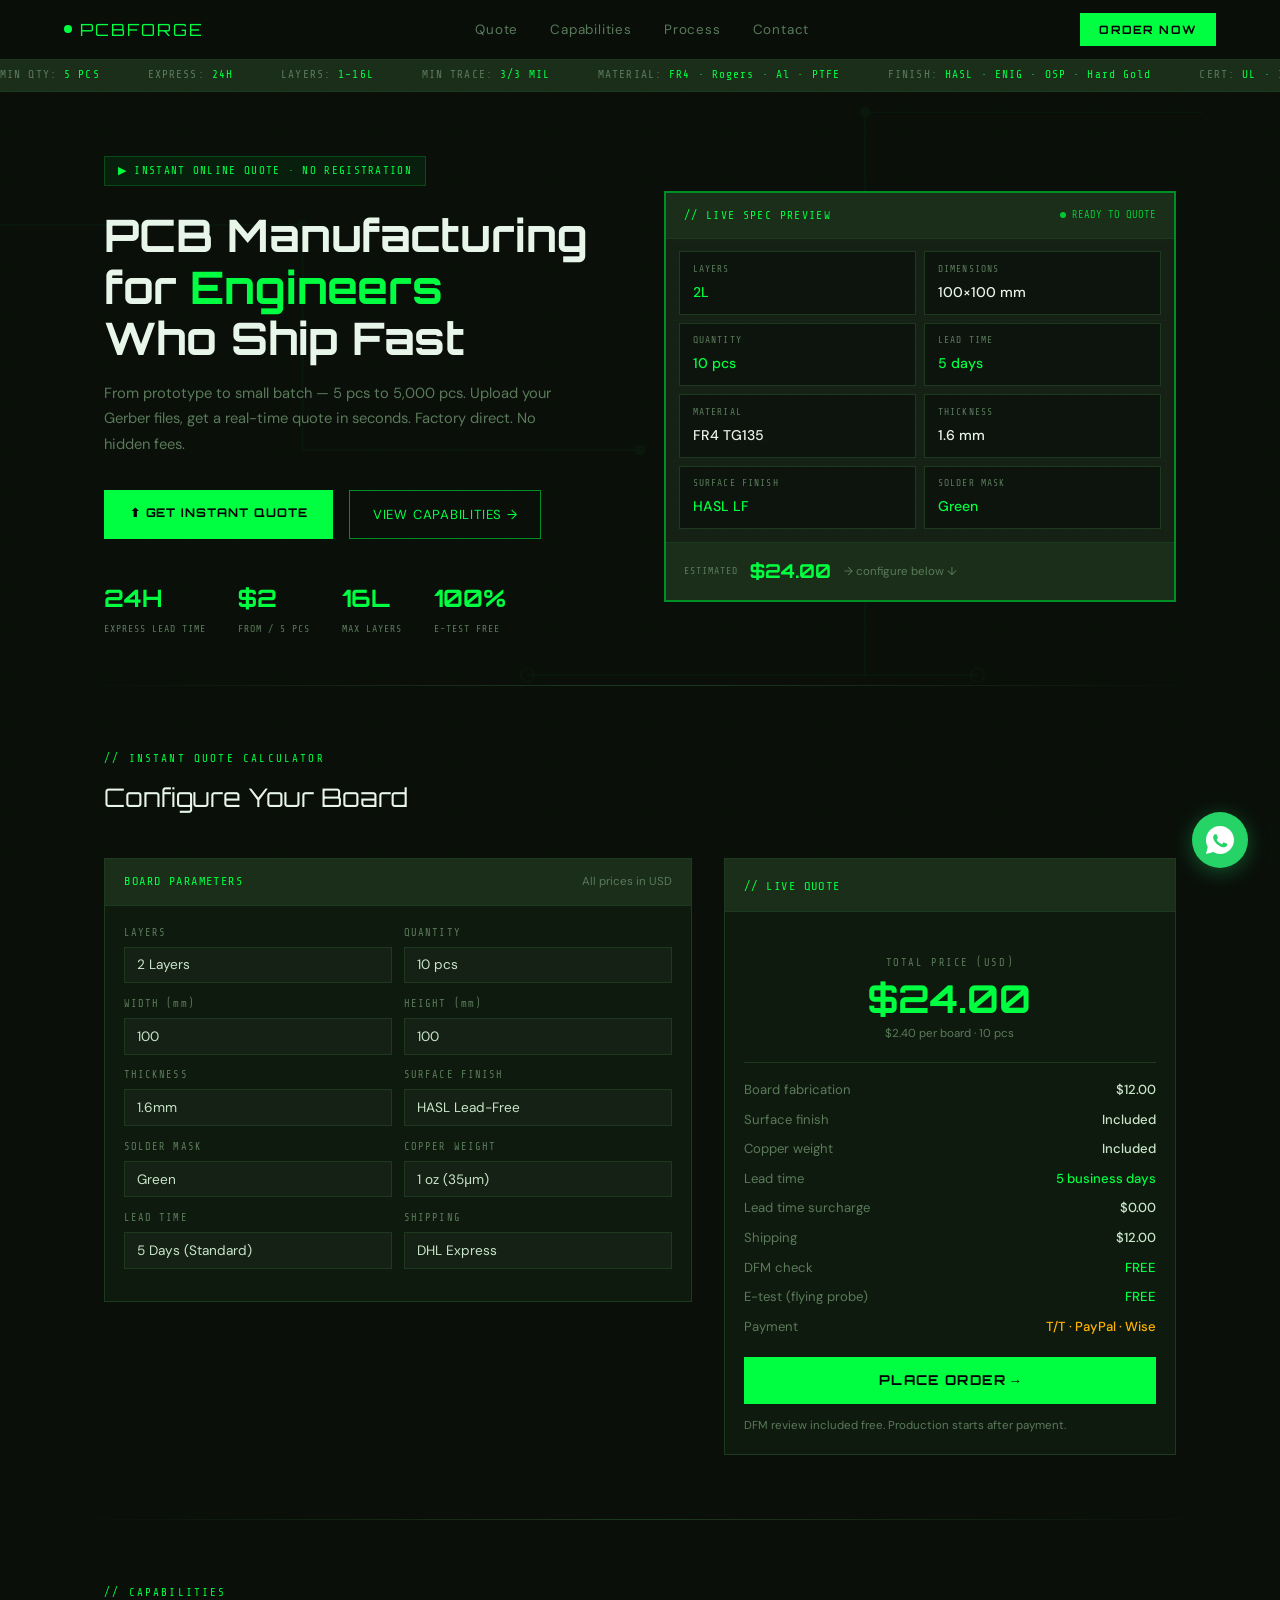
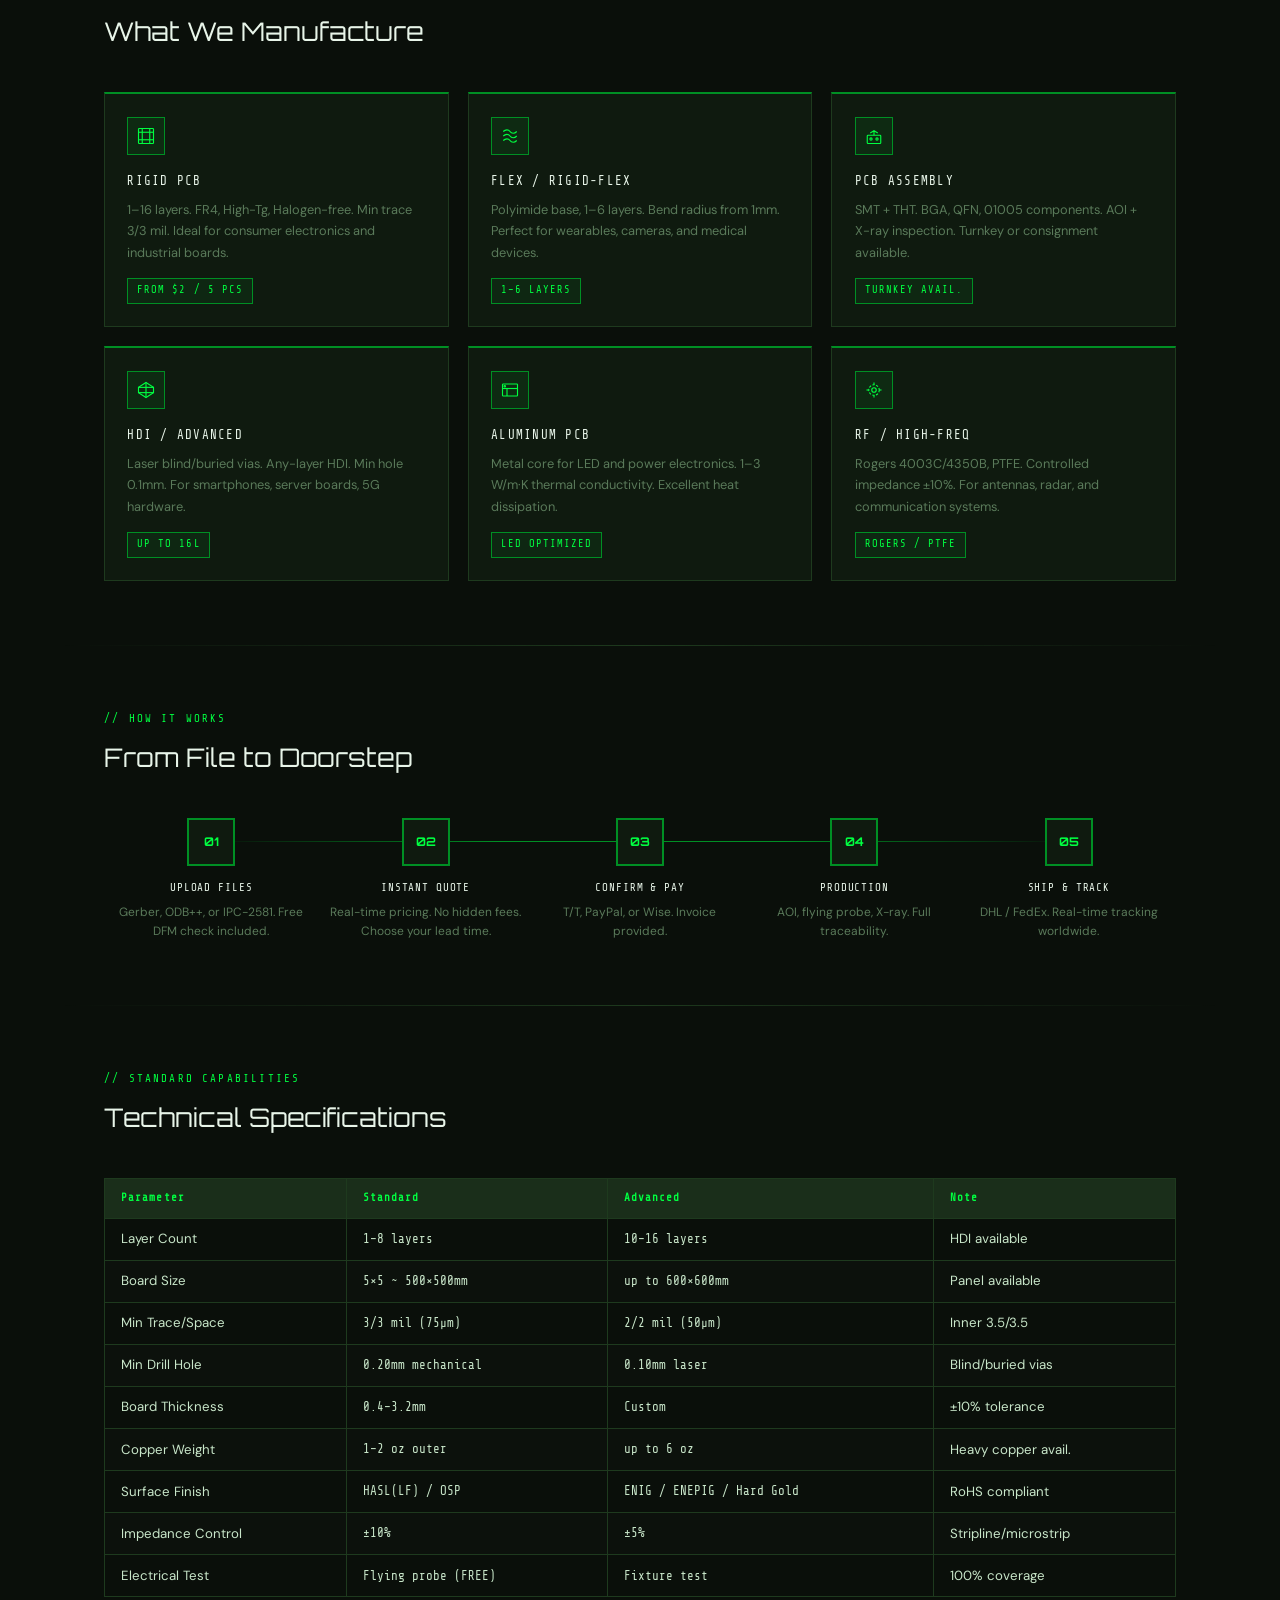
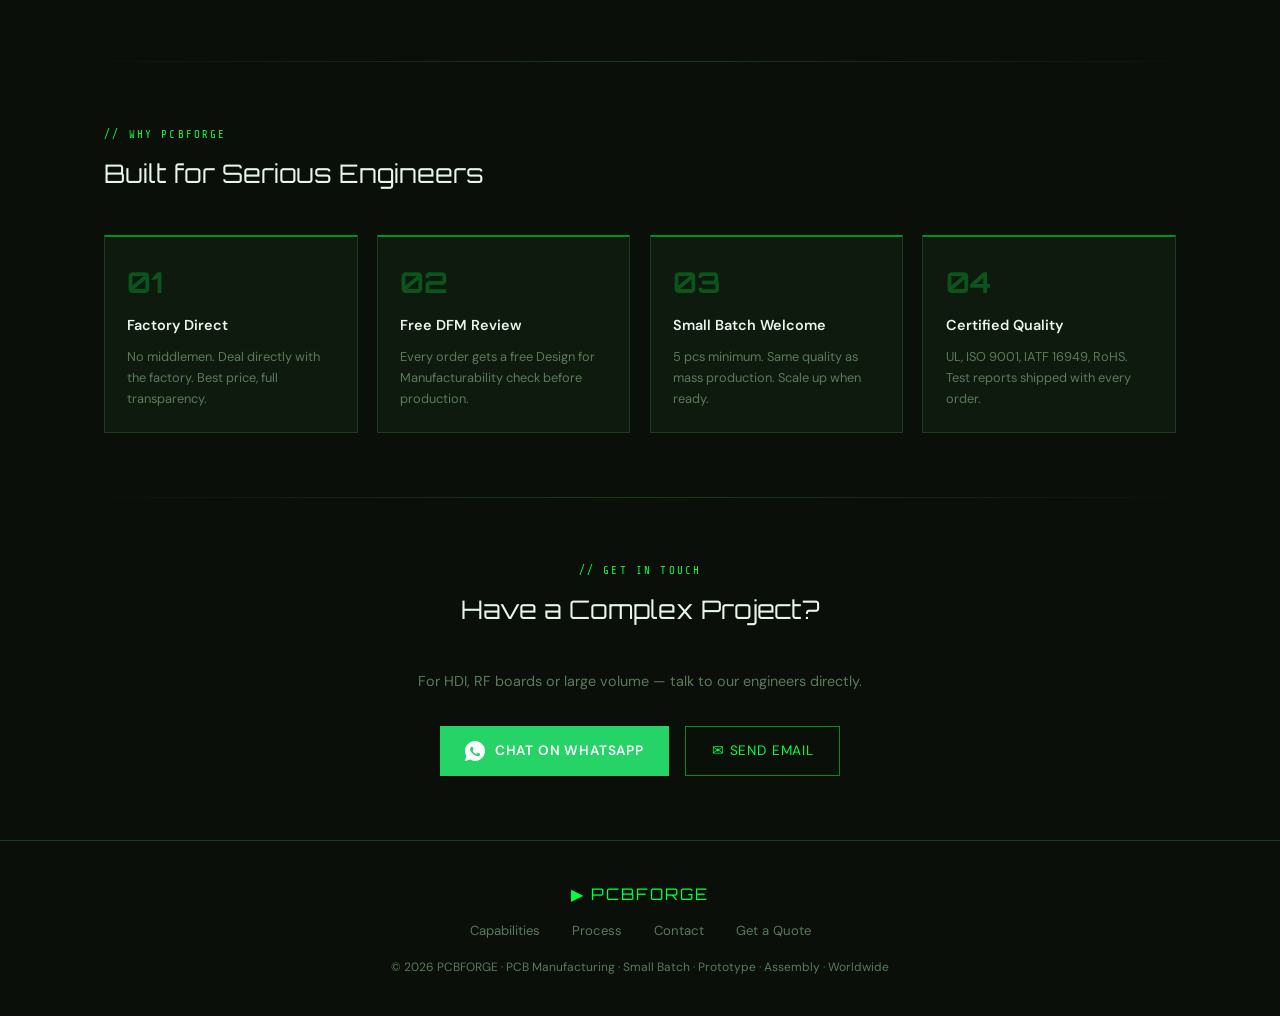
==== index.html @ 6cc01fc4 "feat: 添加根目录单文件 DEMO（GitHub Pages 可直接访问）" ====
<!DOCTYPE html>
<html lang="en">
<head>
<meta charset="UTF-8">
<meta name="viewport" content="width=device-width, initial-scale=1.0">
<title>PCBFORGE — PCB Manufacturing for Engineers Who Ship Fast</title>
<meta name="description" content="Professional PCB manufacturer. Small batch from 5 pcs. Instant online quote. Worldwide shipping.">
<link rel="preconnect" href="https://fonts.googleapis.com">
<link href="https://fonts.googleapis.com/css2?family=Orbitron:wght@500;700&family=Share+Tech+Mono&family=DM+Sans:wght@300;400;500;600&display=swap" rel="stylesheet">
<style>
:root{--bg:#0A0F0A;--bg2:#0F1A0F;--bg3:#162116;--dim:#1A2E1A;--border:#1E3A1E;--green:#00FF41;--green2:#00C832;--green3:#008F24;--text:#C8E6C9;--muted:#5A7A5A;--white:#E8F5E9;--amber:#FFB300;--wa:#25D366;--max:1200px}
*{box-sizing:border-box;margin:0;padding:0}
html{scroll-behavior:smooth}
body{font-family:'DM Sans',sans-serif;background:var(--bg);color:var(--text);line-height:1.65;overflow-x:hidden}
a{color:inherit;text-decoration:none}
/* CIRCUIT BG */
.cbg{position:fixed;inset:0;z-index:0;pointer-events:none;opacity:.04}
.cbg svg{width:100%;height:100%}
/* NAV */
nav{position:sticky;top:0;z-index:100;display:flex;justify-content:space-between;align-items:center;padding:0 5%;height:60px;background:rgba(10,15,10,.96);border-bottom:1px solid var(--border);backdrop-filter:blur(10px)}
.nav-logo{font-family:'Orbitron',monospace;font-size:1.05rem;color:var(--green);letter-spacing:.12em;display:flex;align-items:center;gap:8px}
.ldot{width:8px;height:8px;background:var(--green);border-radius:50%;animation:pulse 2s infinite}
@keyframes pulse{0%,100%{opacity:1;box-shadow:0 0 0 0 rgba(0,255,65,.4)}50%{opacity:.7;box-shadow:0 0 0 6px rgba(0,255,65,0)}}
.nav-links{list-style:none;display:flex;gap:2rem}
.nav-links a{font-size:.84rem;letter-spacing:.06em;color:var(--muted);transition:color .2s}
.nav-links a:hover{color:var(--green)}
.nav-cta{background:var(--green);color:#000;font-family:'Orbitron',monospace;font-size:.72rem;font-weight:700;letter-spacing:.1em;padding:.45rem 1.2rem;transition:opacity .2s}
.nav-cta:hover{opacity:.85}
/* TICKER */
.ticker{position:relative;z-index:1;background:var(--dim);border-bottom:1px solid var(--border);padding:.4rem 0;overflow:hidden}
.ticker-inner{display:flex;gap:3rem;white-space:nowrap;animation:tick 30s linear infinite}
.ti{font-family:'Share Tech Mono',monospace;font-size:.7rem;color:var(--muted);letter-spacing:.1em;flex-shrink:0}
.ti em{color:var(--green);font-style:normal}
@keyframes tick{from{transform:translateX(0)}to{transform:translateX(-50%)}}
/* HERO */
.hero{position:relative;z-index:1;display:grid;grid-template-columns:1fr 1fr;gap:3rem;align-items:center;max-width:var(--max);margin:0 auto;padding:4rem 5% 3rem}
.hero-badge{display:inline-flex;align-items:center;background:rgba(0,255,65,.07);border:1px solid rgba(0,255,65,.2);color:var(--green);font-family:'Share Tech Mono',monospace;font-size:.68rem;letter-spacing:.12em;padding:.3rem .8rem;margin-bottom:1.5rem}
.hero h1{font-family:'Orbitron',monospace;font-size:clamp(1.8rem,3.5vw,2.8rem);font-weight:700;line-height:1.15;color:var(--white);margin-bottom:1rem}
.acc{color:var(--green)}
.hero-sub{color:var(--muted);font-size:.92rem;line-height:1.75;margin-bottom:2rem;max-width:460px}
.hbtns{display:flex;gap:1rem;flex-wrap:wrap}
.bp{display:inline-block;background:var(--green);color:#000;font-family:'Orbitron',monospace;font-size:.75rem;font-weight:700;letter-spacing:.08em;padding:.8rem 1.6rem;transition:background .2s}
.bp:hover{background:var(--green2)}
.bg{display:inline-block;background:transparent;color:var(--green);font-size:.82rem;letter-spacing:.06em;padding:.8rem 1.4rem;border:1px solid var(--green3);transition:all .2s}
.bg:hover{background:rgba(0,255,65,.07)}
.hstats{display:flex;gap:2rem;margin-top:2.5rem;flex-wrap:wrap}
.snum{font-family:'Orbitron',monospace;font-size:1.5rem;color:var(--green);font-weight:700}
.slbl{font-family:'Share Tech Mono',monospace;font-size:.62rem;color:var(--muted);letter-spacing:.1em;margin-top:2px}
/* SPEC CARD */
.scard{background:var(--bg3);border:2px solid var(--green3);position:relative;overflow:hidden}
.scard::before{content:'';position:absolute;inset:0;background:repeating-linear-gradient(0deg,transparent,transparent 19px,rgba(0,255,65,.025) 20px),repeating-linear-gradient(90deg,transparent,transparent 19px,rgba(0,255,65,.025) 20px);pointer-events:none}
.sch{display:flex;justify-content:space-between;align-items:center;padding:.8rem 1.1rem;background:var(--dim);border-bottom:1px solid var(--border);position:relative;z-index:1}
.sct{font-family:'Share Tech Mono',monospace;font-size:.72rem;color:var(--green);letter-spacing:.12em}
.scs{display:flex;align-items:center;gap:6px;font-family:'Share Tech Mono',monospace;font-size:.65rem;color:var(--green2)}
.bdot{width:6px;height:6px;background:var(--green2);border-radius:50%;animation:pulse 1.5s infinite}
.sgrid{display:grid;grid-template-columns:1fr 1fr;gap:.5rem;position:relative;z-index:1;padding:.8rem}
.si{background:rgba(0,0,0,.4);border:1px solid var(--border);padding:.6rem .8rem}
.sl{font-family:'Share Tech Mono',monospace;font-size:.6rem;color:var(--muted);letter-spacing:.12em;margin-bottom:.2rem}
.sv{font-size:.88rem;color:var(--white);font-weight:500}
.sv.g{color:var(--green)}
.spp{display:flex;align-items:center;gap:.8rem;padding:.8rem 1.1rem;background:var(--dim);border-top:1px solid var(--border);position:relative;z-index:1}
.sppl{font-family:'Share Tech Mono',monospace;font-size:.62rem;color:var(--muted);letter-spacing:.1em}
.sppv{font-family:'Orbitron',monospace;font-size:1.2rem;color:var(--green);font-weight:700}
.sppe{font-size:.72rem;color:var(--muted)}
/* SECTION */
.sec{position:relative;z-index:1;max-width:var(--max);margin:0 auto;padding:4rem 5%}
.slabel{font-family:'Share Tech Mono',monospace;font-size:.68rem;color:var(--green);letter-spacing:.2em;margin-bottom:.5rem}
.stitle{font-family:'Orbitron',monospace;font-size:clamp(1.2rem,2.5vw,1.6rem);color:var(--white);margin-bottom:2.5rem}
.div{position:relative;z-index:1;height:1px;background:linear-gradient(90deg,transparent,var(--border),transparent);margin:0 5%}
/* QUOTE */
.qwrap{display:grid;grid-template-columns:1.3fr 1fr;gap:2rem;align-items:start}
.qform,.qres{background:var(--bg2);border:1px solid var(--border)}
.fhdr{background:var(--dim);padding:.8rem 1.2rem;border-bottom:1px solid var(--border);display:flex;justify-content:space-between;align-items:center}
.fht{font-family:'Share Tech Mono',monospace;font-size:.75rem;color:var(--green);letter-spacing:.12em}
.fhs{font-size:.72rem;color:var(--muted)}
.fbody{padding:1.2rem}
.frow{display:grid;grid-template-columns:1fr 1fr;gap:.8rem;margin-bottom:.8rem}
.fg{display:flex;flex-direction:column;gap:.3rem}
.fg label{font-family:'Share Tech Mono',monospace;font-size:.65rem;color:var(--muted);letter-spacing:.1em}
.fg select,.fg input{background:var(--bg3);border:1px solid var(--border);color:var(--text);padding:.55rem .75rem;font-size:.85rem;font-family:'DM Sans',sans-serif;outline:none;transition:border-color .2s;-webkit-appearance:none}
.fg select:focus,.fg input:focus{border-color:var(--green3)}
.fg select option{background:var(--bg)}
.rhdr{background:var(--dim);padding:.8rem 1.2rem;border-bottom:1px solid var(--border)}
.rht{font-family:'Share Tech Mono',monospace;font-size:.75rem;color:var(--green);letter-spacing:.12em}
.rbody{padding:1.2rem}
.pdis{text-align:center;padding:1.5rem 0 1.2rem;border-bottom:1px solid var(--border);margin-bottom:1rem}
.plbl{font-family:'Share Tech Mono',monospace;font-size:.65rem;color:var(--muted);letter-spacing:.15em;margin-bottom:.4rem}
.pbig{font-family:'Orbitron',monospace;font-size:2.4rem;font-weight:700;color:var(--green);line-height:1}
.pper{font-size:.72rem;color:var(--muted);margin-top:.4rem}
.rrows{display:flex;flex-direction:column;gap:.5rem;margin-bottom:1.2rem}
.rrow{display:flex;justify-content:space-between;font-size:.82rem}
.rl{color:var(--muted)}
.rv{color:var(--text);font-weight:500}
.rv.g{color:var(--green)}
.rv.a{color:var(--amber)}
.obtn{width:100%;background:var(--green);color:#000;font-family:'Orbitron',monospace;font-size:.85rem;font-weight:700;letter-spacing:.1em;padding:.9rem;border:none;cursor:pointer;transition:opacity .2s;margin-bottom:.8rem}
.obtn:hover{opacity:.85}
.rnote{font-size:.72rem;color:var(--muted);line-height:1.6}
/* SERVICES */
.sgrd{display:grid;grid-template-columns:repeat(3,1fr);gap:1.2rem}
.sc{background:var(--bg2);border:1px solid var(--border);border-top:2px solid var(--green3);padding:1.4rem;transition:border-color .2s,transform .2s}
.sc:hover{border-color:var(--green);transform:translateY(-3px)}
.sico{width:38px;height:38px;background:rgba(0,255,65,.07);border:1px solid var(--green3);display:flex;align-items:center;justify-content:center;margin-bottom:1rem}
.sico svg{width:18px;height:18px;stroke:var(--green);fill:none;stroke-width:1.5}
.sn{font-family:'Share Tech Mono',monospace;font-size:.78rem;color:var(--white);letter-spacing:.1em;margin-bottom:.5rem}
.sd{font-size:.8rem;color:var(--muted);line-height:1.65;margin-bottom:.8rem}
.stag{display:inline-block;background:rgba(0,255,65,.06);border:1px solid var(--green3);color:var(--green);font-family:'Share Tech Mono',monospace;font-size:.65rem;letter-spacing:.1em;padding:.2rem .55rem}
/* PROCESS */
.psteps{display:grid;grid-template-columns:repeat(5,1fr);position:relative}
.psteps::before{content:'';position:absolute;top:23px;left:10%;right:10%;height:1px;background:linear-gradient(90deg,transparent,var(--green3),var(--green3),transparent)}
.ps{text-align:center;padding:0 .5rem;position:relative;z-index:1}
.pn{width:48px;height:48px;background:var(--bg2);border:2px solid var(--green3);display:flex;align-items:center;justify-content:center;margin:0 auto .8rem;font-family:'Orbitron',monospace;font-size:.75rem;color:var(--green);font-weight:700;transition:all .2s}
.ps:hover .pn{background:var(--green);color:#000;border-color:var(--green)}
.pnm{font-family:'Share Tech Mono',monospace;font-size:.68rem;color:var(--white);letter-spacing:.08em;margin-bottom:.4rem}
.pd{font-size:.75rem;color:var(--muted);line-height:1.55}
/* SPEC TABLE */
.twrap{overflow-x:auto}
.sptbl{width:100%;border-collapse:collapse;font-size:.83rem;white-space:nowrap}
.sptbl th{background:var(--dim);padding:.65rem 1rem;text-align:left;font-family:'Share Tech Mono',monospace;font-size:.68rem;color:var(--green);letter-spacing:.1em;border:1px solid var(--border)}
.sptbl td{padding:.6rem 1rem;border:1px solid var(--border);color:var(--text)}
.sptbl tr:nth-child(even) td{background:rgba(255,255,255,.012)}
.sptbl tr:hover td{background:rgba(0,255,65,.025)}
.tdg{color:var(--green);font-family:'Share Tech Mono',monospace;font-size:.78rem}
/* WHY */
.wgrd{display:grid;grid-template-columns:repeat(4,1fr);gap:1.2rem}
.wc{background:var(--bg2);border:1px solid var(--border);border-top:2px solid var(--green3);padding:1.4rem}
.wn{font-family:'Orbitron',monospace;font-size:1.8rem;color:var(--green);opacity:.25;font-weight:700;margin-bottom:.5rem}
.wt{font-size:.9rem;color:var(--white);font-weight:600;margin-bottom:.5rem}
.wd{font-size:.8rem;color:var(--muted);line-height:1.65}
/* CTA */
.cta{text-align:center}
.ctasub{color:var(--muted);font-size:.9rem;margin-bottom:2rem}
.ctabtns{display:flex;justify-content:center;gap:1rem;flex-wrap:wrap}
.bwa{display:inline-flex;align-items:center;gap:.6rem;background:var(--wa);color:#fff;font-weight:600;font-size:.85rem;letter-spacing:.06em;padding:.8rem 1.6rem;transition:opacity .2s}
.bwa:hover{opacity:.88}
.bem{display:inline-block;border:1px solid var(--green3);color:var(--green);font-size:.85rem;letter-spacing:.06em;padding:.8rem 1.6rem;transition:all .2s}
.bem:hover{background:rgba(0,255,65,.07)}
/* FOOTER */
footer{position:relative;z-index:1;border-top:1px solid var(--border);padding:2.5rem 5%}
.fi{max-width:var(--max);margin:0 auto;text-align:center}
.flogo{font-family:'Orbitron',monospace;font-size:1rem;color:var(--green);letter-spacing:.12em;margin-bottom:.8rem}
.flinks{display:flex;justify-content:center;gap:2rem;margin-bottom:1rem;flex-wrap:wrap}
.flinks a{font-size:.82rem;color:var(--muted);transition:color .2s}
.flinks a:hover{color:var(--green)}
.fcopy{font-size:.75rem;color:var(--muted)}
/* WA FLOAT */
.waf{position:fixed;bottom:2rem;right:2rem;width:56px;height:56px;background:var(--wa);border-radius:50%;display:flex;align-items:center;justify-content:center;box-shadow:0 4px 20px rgba(37,211,102,.35);z-index:999;transition:transform .2s}
.waf:hover{transform:scale(1.1)}
/* RESPONSIVE */
@media(max-width:1024px){.hero{grid-template-columns:1fr}.hero-right{display:none}.qwrap{grid-template-columns:1fr}.sgrd{grid-template-columns:repeat(2,1fr)}.wgrd{grid-template-columns:repeat(2,1fr)}.psteps{grid-template-columns:repeat(3,1fr);row-gap:2rem}.psteps::before{display:none}}
@media(max-width:768px){.nav-links{display:none}.hero h1{font-size:1.8rem}.sgrd{grid-template-columns:1fr}.wgrd{grid-template-columns:1fr}.psteps{grid-template-columns:1fr}.frow{grid-template-columns:1fr}}
</style>
</head>
<body>

<div class="cbg" aria-hidden="true">
<svg viewBox="0 0 1200 800" preserveAspectRatio="xMidYMid slice" xmlns="http://www.w3.org/2000/svg">
  <defs><pattern id="g" width="40" height="40" patternUnits="userSpaceOnUse"><path d="M40 0L0 0 0 40" fill="none" stroke="#00FF41" stroke-width=".5"/></pattern></defs>
  <rect width="1200" height="800" fill="url(#g)"/>
  <g stroke="#00FF41" stroke-width="1.5" fill="none">
    <line x1="0" y1="200" x2="300" y2="200"/><circle cx="300" cy="200" r="4" fill="#00FF41"/>
    <line x1="300" y1="200" x2="300" y2="400"/><line x1="300" y1="400" x2="600" y2="400"/>
    <circle cx="600" cy="400" r="4" fill="#00FF41"/>
    <line x1="800" y1="100" x2="1100" y2="100"/><circle cx="800" cy="100" r="4" fill="#00FF41"/>
    <line x1="800" y1="100" x2="800" y2="600"/>
    <line x1="500" y1="600" x2="900" y2="600"/>
    <circle cx="500" cy="600" r="6"/><circle cx="900" cy="600" r="6"/>
  </g>
</svg>
</div>

<nav>
  <a href="#" class="nav-logo"><span class="ldot"></span>PCBFORGE</a>
  <ul class="nav-links">
    <li><a href="#quote">Quote</a></li>
    <li><a href="#capabilities">Capabilities</a></li>
    <li><a href="#process">Process</a></li>
    <li><a href="#contact">Contact</a></li>
  </ul>
  <a href="#quote" class="nav-cta">ORDER NOW</a>
</nav>

<div class="ticker">
  <div class="ticker-inner">
    <span class="ti">MIN QTY: <em>5 PCS</em></span>
    <span class="ti">EXPRESS: <em>24H</em></span>
    <span class="ti">LAYERS: <em>1–16L</em></span>
    <span class="ti">MIN TRACE: <em>3/3 MIL</em></span>
    <span class="ti">MATERIAL: <em>FR4 · Rogers · Al · PTFE</em></span>
    <span class="ti">FINISH: <em>HASL · ENIG · OSP · Hard Gold</em></span>
    <span class="ti">CERT: <em>UL · ISO9001 · RoHS</em></span>
    <span class="ti">SHIP: <em>DHL · FedEx · Worldwide</em></span>
    <span class="ti">MIN QTY: <em>5 PCS</em></span>
    <span class="ti">EXPRESS: <em>24H</em></span>
    <span class="ti">LAYERS: <em>1–16L</em></span>
    <span class="ti">MIN TRACE: <em>3/3 MIL</em></span>
    <span class="ti">MATERIAL: <em>FR4 · Rogers · Al · PTFE</em></span>
    <span class="ti">FINISH: <em>HASL · ENIG · OSP · Hard Gold</em></span>
    <span class="ti">CERT: <em>UL · ISO9001 · RoHS</em></span>
    <span class="ti">SHIP: <em>DHL · FedEx · Worldwide</em></span>
  </div>
</div>

<section class="hero">
  <div class="hero-left">
    <div class="hero-badge">▶ INSTANT ONLINE QUOTE · NO REGISTRATION</div>
    <h1>PCB Manufacturing<br>for <span class="acc">Engineers</span><br>Who Ship Fast</h1>
    <p class="hero-sub">From prototype to small batch — 5 pcs to 5,000 pcs. Upload your Gerber files, get a real-time quote in seconds. Factory direct. No hidden fees.</p>
    <div class="hbtns">
      <a href="#quote" class="bp">⬆ GET INSTANT QUOTE</a>
      <a href="#capabilities" class="bg">VIEW CAPABILITIES →</a>
    </div>
    <div class="hstats">
      <div><div class="snum">24H</div><div class="slbl">EXPRESS LEAD TIME</div></div>
      <div><div class="snum">$2</div><div class="slbl">FROM / 5 PCS</div></div>
      <div><div class="snum">16L</div><div class="slbl">MAX LAYERS</div></div>
      <div><div class="snum">100%</div><div class="slbl">E-TEST FREE</div></div>
    </div>
  </div>
  <div class="hero-right">
    <div class="scard">
      <div class="sch">
        <span class="sct">// LIVE SPEC PREVIEW</span>
        <span class="scs"><span class="bdot"></span>READY TO QUOTE</span>
      </div>
      <div class="sgrid">
        <div class="si"><div class="sl">LAYERS</div><div class="sv g">2L</div></div>
        <div class="si"><div class="sl">DIMENSIONS</div><div class="sv">100×100 mm</div></div>
        <div class="si"><div class="sl">QUANTITY</div><div class="sv g">10 pcs</div></div>
        <div class="si"><div class="sl">LEAD TIME</div><div class="sv g">5 days</div></div>
        <div class="si"><div class="sl">MATERIAL</div><div class="sv">FR4 TG135</div></div>
        <div class="si"><div class="sl">THICKNESS</div><div class="sv">1.6 mm</div></div>
        <div class="si"><div class="sl">SURFACE FINISH</div><div class="sv g">HASL LF</div></div>
        <div class="si"><div class="sl">SOLDER MASK</div><div class="sv g">Green</div></div>
      </div>
      <div class="spp">
        <span class="sppl">ESTIMATED</span>
        <span class="sppv" id="hero-price">$24.00</span>
        <span class="sppe">→ configure below ↓</span>
      </div>
    </div>
  </div>
</section>

<div class="div"></div>

<!-- QUOTE CALCULATOR -->
<section class="sec" id="quote">
  <div class="slabel">// INSTANT QUOTE CALCULATOR</div>
  <div class="stitle">Configure Your Board</div>
  <div class="qwrap">
    <div class="qform">
      <div class="fhdr">
        <span class="fht">BOARD PARAMETERS</span>
        <span class="fhs">All prices in USD</span>
      </div>
      <div class="fbody">
        <div class="frow">
          <div class="fg"><label>LAYERS</label>
            <select id="layers">
              <option value="1" data-base="8">1 Layer</option>
              <option value="2" data-base="12" selected>2 Layers</option>
              <option value="4" data-base="28">4 Layers</option>
              <option value="6" data-base="55">6 Layers</option>
              <option value="8" data-base="90">8 Layers</option>
              <option value="10" data-base="160">10 Layers</option>
            </select>
          </div>
          <div class="fg"><label>QUANTITY</label>
            <select id="qty">
              <option value="5" data-f="1.0">5 pcs</option>
              <option value="10" data-f="1.0" selected>10 pcs</option>
              <option value="25" data-f="0.85">25 pcs</option>
              <option value="50" data-f="0.72">50 pcs</option>
              <option value="100" data-f="0.6">100 pcs</option>
              <option value="200" data-f="0.5">200 pcs</option>
              <option value="500" data-f="0.42">500 pcs</option>
              <option value="1000" data-f="0.35">1000 pcs</option>
            </select>
          </div>
        </div>
        <div class="frow">
          <div class="fg"><label>WIDTH (mm)</label><input type="number" id="w" value="100" min="5" max="500"></div>
          <div class="fg"><label>HEIGHT (mm)</label><input type="number" id="h" value="100" min="5" max="500"></div>
        </div>
        <div class="frow">
          <div class="fg"><label>THICKNESS</label>
            <select id="thick">
              <option>0.8mm</option><option>1.0mm</option>
              <option selected>1.6mm</option><option>2.0mm</option><option>2.4mm</option>
            </select>
          </div>
          <div class="fg"><label>SURFACE FINISH</label>
            <select id="finish">
              <option value="0" selected>HASL Lead-Free</option>
              <option value="8">ENIG (+$8)</option>
              <option value="2">OSP (+$2)</option>
              <option value="25">Hard Gold (+$25)</option>
              <option value="18">ENEPIG (+$18)</option>
            </select>
          </div>
        </div>
        <div class="frow">
          <div class="fg"><label>SOLDER MASK</label>
            <select id="mask"><option>Green</option><option>Blue</option><option>Red</option><option>Black</option><option>White</option></select>
          </div>
          <div class="fg"><label>COPPER WEIGHT</label>
            <select id="copper">
              <option value="0" selected>1 oz (35μm)</option>
              <option value="10">2 oz (70μm) +$10</option>
            </select>
          </div>
        </div>
        <div class="frow">
          <div class="fg"><label>LEAD TIME</label>
            <select id="lt">
              <option value="15" data-lbl="24 hours">24H Express (+$15)</option>
              <option value="5" data-lbl="3 business days">3 Days (+$5)</option>
              <option value="0" data-lbl="5 business days" selected>5 Days (Standard)</option>
              <option value="-3" data-lbl="7 business days">7 Days (Economy -$3)</option>
            </select>
          </div>
          <div class="fg"><label>SHIPPING</label>
            <select id="ship">
              <option value="12" selected>DHL Express</option>
              <option value="14">FedEx International</option>
              <option value="8">EMS Post</option>
            </select>
          </div>
        </div>
      </div>
    </div>
    <div class="qres">
      <div class="rhdr"><span class="rht">// LIVE QUOTE</span></div>
      <div class="rbody">
        <div class="pdis">
          <div class="plbl">TOTAL PRICE (USD)</div>
          <div class="pbig" id="total">$24.00</div>
          <div class="pper" id="per">$2.40 per board · 10 pcs</div>
        </div>
        <div class="rrows">
          <div class="rrow"><span class="rl">Board fabrication</span><span class="rv" id="r-fab">$12.00</span></div>
          <div class="rrow"><span class="rl">Surface finish</span><span class="rv" id="r-fin">Included</span></div>
          <div class="rrow"><span class="rl">Copper weight</span><span class="rv" id="r-cu">Included</span></div>
          <div class="rrow"><span class="rl">Lead time</span><span class="rv g" id="r-lt">5 business days</span></div>
          <div class="rrow"><span class="rl">Lead time surcharge</span><span class="rv" id="r-ltp">$0.00</span></div>
          <div class="rrow"><span class="rl">Shipping</span><span class="rv" id="r-ship">$12.00</span></div>
          <div class="rrow"><span class="rl">DFM check</span><span class="rv g">FREE</span></div>
          <div class="rrow"><span class="rl">E-test (flying probe)</span><span class="rv g">FREE</span></div>
          <div class="rrow"><span class="rl">Payment</span><span class="rv a">T/T · PayPal · Wise</span></div>
        </div>
        <button class="obtn" id="obtn">PLACE ORDER →</button>
        <div class="rnote">DFM review included free. Production starts after payment.</div>
      </div>
    </div>
  </div>
</section>

<div class="div"></div>

<!-- SERVICES -->
<section class="sec" id="capabilities">
  <div class="slabel">// CAPABILITIES</div>
  <div class="stitle">What We Manufacture</div>
  <div class="sgrd">
    <div class="sc"><div class="sico"><svg viewBox="0 0 24 24"><rect x="2" y="2" width="20" height="20" rx="1"/><line x1="7" y1="2" x2="7" y2="22"/><line x1="17" y1="2" x2="17" y2="22"/><line x1="2" y1="7" x2="22" y2="7"/><line x1="2" y1="17" x2="22" y2="17"/></svg></div><div class="sn">RIGID PCB</div><div class="sd">1–16 layers. FR4, High-Tg, Halogen-free. Min trace 3/3 mil. Ideal for consumer electronics and industrial boards.</div><span class="stag">FROM $2 / 5 PCS</span></div>
    <div class="sc"><div class="sico"><svg viewBox="0 0 24 24"><path d="M3 6C6 3 10 3 12 6S18 9 21 6M3 12C6 9 10 9 12 12S18 15 21 12M3 18C6 15 10 15 12 18S18 21 21 18"/></svg></div><div class="sn">FLEX / RIGID-FLEX</div><div class="sd">Polyimide base, 1–6 layers. Bend radius from 1mm. Perfect for wearables, cameras, and medical devices.</div><span class="stag">1–6 LAYERS</span></div>
    <div class="sc"><div class="sico"><svg viewBox="0 0 24 24"><rect x="3" y="11" width="18" height="11" rx="1"/><path d="M12 11V5M7 8l5-3 5 3"/><circle cx="8" cy="16" r="1.5"/><circle cx="16" cy="16" r="1.5"/></svg></div><div class="sn">PCB ASSEMBLY</div><div class="sd">SMT + THT. BGA, QFN, 01005 components. AOI + X-ray inspection. Turnkey or consignment available.</div><span class="stag">TURNKEY AVAIL.</span></div>
    <div class="sc"><div class="sico"><svg viewBox="0 0 24 24"><polygon points="12,2 22,8.5 22,15.5 12,22 2,15.5 2,8.5"/><line x1="12" y1="2" x2="12" y2="22"/><line x1="2" y1="8.5" x2="22" y2="8.5"/><line x1="2" y1="15.5" x2="22" y2="15.5"/></svg></div><div class="sn">HDI / ADVANCED</div><div class="sd">Laser blind/buried vias. Any-layer HDI. Min hole 0.1mm. For smartphones, server boards, 5G hardware.</div><span class="stag">UP TO 16L</span></div>
    <div class="sc"><div class="sico"><svg viewBox="0 0 24 24"><rect x="2" y="4" width="20" height="16" rx="1"/><line x1="2" y1="10" x2="22" y2="10"/><line x1="8" y1="10" x2="8" y2="20"/><circle cx="5" cy="7" r="1"/></svg></div><div class="sn">ALUMINUM PCB</div><div class="sd">Metal core for LED and power electronics. 1–3 W/m·K thermal conductivity. Excellent heat dissipation.</div><span class="stag">LED OPTIMIZED</span></div>
    <div class="sc"><div class="sico"><svg viewBox="0 0 24 24"><circle cx="12" cy="12" r="3"/><circle cx="12" cy="12" r="7" stroke-dasharray="3 2"/><line x1="12" y1="5" x2="12" y2="2"/><line x1="12" y1="22" x2="12" y2="19"/><line x1="5" y1="12" x2="2" y2="12"/><line x1="22" y1="12" x2="19" y2="12"/></svg></div><div class="sn">RF / HIGH-FREQ</div><div class="sd">Rogers 4003C/4350B, PTFE. Controlled impedance ±10%. For antennas, radar, and communication systems.</div><span class="stag">ROGERS / PTFE</span></div>
  </div>
</section>

<div class="div"></div>

<!-- PROCESS -->
<section class="sec" id="process">
  <div class="slabel">// HOW IT WORKS</div>
  <div class="stitle">From File to Doorstep</div>
  <div class="psteps">
    <div class="ps"><div class="pn">01</div><div class="pnm">UPLOAD FILES</div><div class="pd">Gerber, ODB++, or IPC-2581. Free DFM check included.</div></div>
    <div class="ps"><div class="pn">02</div><div class="pnm">INSTANT QUOTE</div><div class="pd">Real-time pricing. No hidden fees. Choose your lead time.</div></div>
    <div class="ps"><div class="pn">03</div><div class="pnm">CONFIRM &amp; PAY</div><div class="pd">T/T, PayPal, or Wise. Invoice provided.</div></div>
    <div class="ps"><div class="pn">04</div><div class="pnm">PRODUCTION</div><div class="pd">AOI, flying probe, X-ray. Full traceability.</div></div>
    <div class="ps"><div class="pn">05</div><div class="pnm">SHIP &amp; TRACK</div><div class="pd">DHL / FedEx. Real-time tracking worldwide.</div></div>
  </div>
</section>

<div class="div"></div>

<!-- SPEC TABLE -->
<section class="sec">
  <div class="slabel">// STANDARD CAPABILITIES</div>
  <div class="stitle">Technical Specifications</div>
  <div class="twrap">
    <table class="sptbl">
      <thead><tr><th>Parameter</th><th>Standard</th><th>Advanced</th><th>Note</th></tr></thead>
      <tbody>
        <tr><td>Layer Count</td><td class="tdg">1–8 layers</td><td class="tdg">10–16 layers</td><td>HDI available</td></tr>
        <tr><td>Board Size</td><td class="tdg">5×5 ~ 500×500mm</td><td class="tdg">up to 600×600mm</td><td>Panel available</td></tr>
        <tr><td>Min Trace/Space</td><td class="tdg">3/3 mil (75μm)</td><td class="tdg">2/2 mil (50μm)</td><td>Inner 3.5/3.5</td></tr>
        <tr><td>Min Drill Hole</td><td class="tdg">0.20mm mechanical</td><td class="tdg">0.10mm laser</td><td>Blind/buried vias</td></tr>
        <tr><td>Board Thickness</td><td class="tdg">0.4–3.2mm</td><td class="tdg">Custom</td><td>±10% tolerance</td></tr>
        <tr><td>Copper Weight</td><td class="tdg">1–2 oz outer</td><td class="tdg">up to 6 oz</td><td>Heavy copper avail.</td></tr>
        <tr><td>Surface Finish</td><td class="tdg">HASL(LF) / OSP</td><td class="tdg">ENIG / ENEPIG / Hard Gold</td><td>RoHS compliant</td></tr>
        <tr><td>Impedance Control</td><td class="tdg">±10%</td><td class="tdg">±5%</td><td>Stripline/microstrip</td></tr>
        <tr><td>Electrical Test</td><td class="tdg">Flying probe (FREE)</td><td class="tdg">Fixture test</td><td>100% coverage</td></tr>
      </tbody>
    </table>
  </div>
</section>

<div class="div"></div>

<!-- WHY US -->
<section class="sec">
  <div class="slabel">// WHY PCBFORGE</div>
  <div class="stitle">Built for Serious Engineers</div>
  <div class="wgrd">
    <div class="wc"><div class="wn">01</div><div class="wt">Factory Direct</div><div class="wd">No middlemen. Deal directly with the factory. Best price, full transparency.</div></div>
    <div class="wc"><div class="wn">02</div><div class="wt">Free DFM Review</div><div class="wd">Every order gets a free Design for Manufacturability check before production.</div></div>
    <div class="wc"><div class="wn">03</div><div class="wt">Small Batch Welcome</div><div class="wd">5 pcs minimum. Same quality as mass production. Scale up when ready.</div></div>
    <div class="wc"><div class="wn">04</div><div class="wt">Certified Quality</div><div class="wd">UL, ISO 9001, IATF 16949, RoHS. Test reports shipped with every order.</div></div>
  </div>
</section>

<div class="div"></div>

<!-- CONTACT -->
<section class="sec cta" id="contact">
  <div class="slabel">// GET IN TOUCH</div>
  <div class="stitle">Have a Complex Project?</div>
  <p class="ctasub">For HDI, RF boards or large volume — talk to our engineers directly.</p>
  <div class="ctabtns">
    <a href="https://wa.me/YOUR_NUMBER?text=Hello%2C+I+have+a+PCB+project" class="bwa" target="_blank">
      <svg width="20" height="20" viewBox="0 0 32 32" fill="white"><path d="M16 0C7.164 0 0 7.163 0 16c0 2.822.736 5.469 2.018 7.773L0 32l8.418-2.207A15.93 15.93 0 0016 32c8.836 0 16-7.163 16-16S24.836 0 16 0zm8.078 22.418c-.336.943-1.965 1.805-2.703 1.918-.691.105-1.559.15-2.514-.158-.578-.188-1.32-.438-2.268-.857-3.992-1.723-6.602-5.73-6.801-5.994-.199-.264-1.625-2.162-1.625-4.125s1.027-2.926 1.393-3.328c.363-.402.793-.502 1.059-.502.264 0 .527.002.758.014.242.012.568-.092.889.678.336.801 1.143 2.764 1.242 2.963.1.199.166.43.033.693-.133.264-.199.43-.398.662-.199.232-.418.519-.596.697-.199.199-.406.414-.175.812.232.398 1.031 1.699 2.213 2.748 1.52 1.355 2.801 1.773 3.199 1.973.398.199.629.166.861-.1.232-.264.994-1.162 1.26-1.561.264-.398.527-.332.889-.199.363.133 2.309 1.09 2.707 1.287.398.199.662.299.762.465.1.166.1.963-.236 1.906z"/></svg>
      CHAT ON WHATSAPP
    </a>
    <a href="mailto:YOUR_EMAIL" class="bem">✉ SEND EMAIL</a>
  </div>
</section>

<footer>
  <div class="fi">
    <div class="flogo">▶ PCBFORGE</div>
    <div class="flinks">
      <a href="#capabilities">Capabilities</a>
      <a href="#process">Process</a>
      <a href="#contact">Contact</a>
      <a href="#quote">Get a Quote</a>
    </div>
    <div class="fcopy">© 2026 PCBFORGE · PCB Manufacturing · Small Batch · Prototype · Assembly · Worldwide</div>
  </div>
</footer>

<a href="https://wa.me/YOUR_NUMBER?text=Hello%2C+PCB+enquiry" class="waf" target="_blank" aria-label="WhatsApp">
  <svg width="28" height="28" viewBox="0 0 32 32" fill="white"><path d="M16 0C7.164 0 0 7.163 0 16c0 2.822.736 5.469 2.018 7.773L0 32l8.418-2.207A15.93 15.93 0 0016 32c8.836 0 16-7.163 16-16S24.836 0 16 0zm8.078 22.418c-.336.943-1.965 1.805-2.703 1.918-.691.105-1.559.15-2.514-.158-.578-.188-1.32-.438-2.268-.857-3.992-1.723-6.602-5.73-6.801-5.994-.199-.264-1.625-2.162-1.625-4.125s1.027-2.926 1.393-3.328c.363-.402.793-.502 1.059-.502.264 0 .527.002.758.014.242.012.568-.092.889.678.336.801 1.143 2.764 1.242 2.963.1.199.166.43.033.693-.133.264-.199.43-.398.662-.199.232-.418.519-.596.697-.199.199-.406.414-.175.812.232.398 1.031 1.699 2.213 2.748 1.52 1.355 2.801 1.773 3.199 1.973.398.199.629.166.861-.1.232-.264.994-1.162 1.26-1.561.264-.398.527-.332.889-.199.363.133 2.309 1.09 2.707 1.287.398.199.662.299.762.465.1.166.1.963-.236 1.906z"/></svg>
</a>

<script>
const SHIP_LBL={12:'DHL Express',14:'FedEx Intl',8:'EMS Post'};
function calc(){
  const lo=document.getElementById('layers').options[document.getElementById('layers').selectedIndex];
  const qo=document.getElementById('qty').options[document.getElementById('qty').selectedIndex];
  const base=parseFloat(lo.dataset.base)||12;
  const qty=parseFloat(qo.value)||10;
  const qf=parseFloat(qo.dataset.f)||1;
  const W=parseFloat(document.getElementById('w').value)||100;
  const H=parseFloat(document.getElementById('h').value)||100;
  const af=Math.max(0.5,(W*H)/(100*100));
  const fab=parseFloat((base*af*qf*(qty/10)).toFixed(2));
  const fin=parseFloat(document.getElementById('finish').value)||0;
  const cu=parseFloat(document.getElementById('copper').value)||0;
  const lto=document.getElementById('lt').options[document.getElementById('lt').selectedIndex];
  const ltp=parseFloat(lto.value)||0;
  const ltlbl=lto.dataset.lbl||'5 business days';
  const shp=parseFloat(document.getElementById('ship').value)||12;
  const total=fab+fin+cu+ltp+shp;
  const per=total/qty;
  document.getElementById('total').textContent='$'+total.toFixed(2);
  document.getElementById('per').textContent='$'+per.toFixed(2)+' per board · '+qty+' pcs';
  document.getElementById('hero-price').textContent='$'+total.toFixed(2);
  document.getElementById('r-fab').textContent='$'+fab.toFixed(2);
  document.getElementById('r-fin').textContent=fin>0?'$'+fin.toFixed(2):'Included';
  document.getElementById('r-cu').textContent=cu>0?'$'+cu.toFixed(2):'Included';
  document.getElementById('r-lt').textContent=ltlbl;
  document.getElementById('r-ltp').textContent=ltp>0?'+$'+ltp.toFixed(2):ltp<0?'-$'+Math.abs(ltp).toFixed(2):'$0.00';
  document.getElementById('r-ship').textContent='$'+shp.toFixed(2);
  return{total,qty,W,H,fab,ltlbl};
}
['layers','qty','w','h','finish','copper','lt','ship','thick','mask'].forEach(id=>{
  const el=document.getElementById(id);
  if(el){el.addEventListener('change',calc);if(el.tagName==='INPUT')el.addEventListener('input',calc);}
});
document.getElementById('obtn').addEventListener('click',()=>{
  const p=calc();
  const msg=`Hello, I'd like to order PCBs:\nLayers: ${document.getElementById('layers').value}\nSize: ${p.W}x${p.H}mm\nQty: ${p.qty}pcs\nLead time: ${p.ltlbl}\nTotal: $${p.total.toFixed(2)}\nPlease confirm.`;
  window.open('https://wa.me/YOUR_NUMBER?text='+encodeURIComponent(msg),'_blank');
});
// Smooth scroll
document.querySelectorAll('a[href^="#"]').forEach(a=>{
  a.addEventListener('click',e=>{
    const t=document.querySelector(a.getAttribute('href'));
    if(t){e.preventDefault();t.scrollIntoView({behavior:'smooth'});}
  });
});
calc();
</script>
</body>
</html>
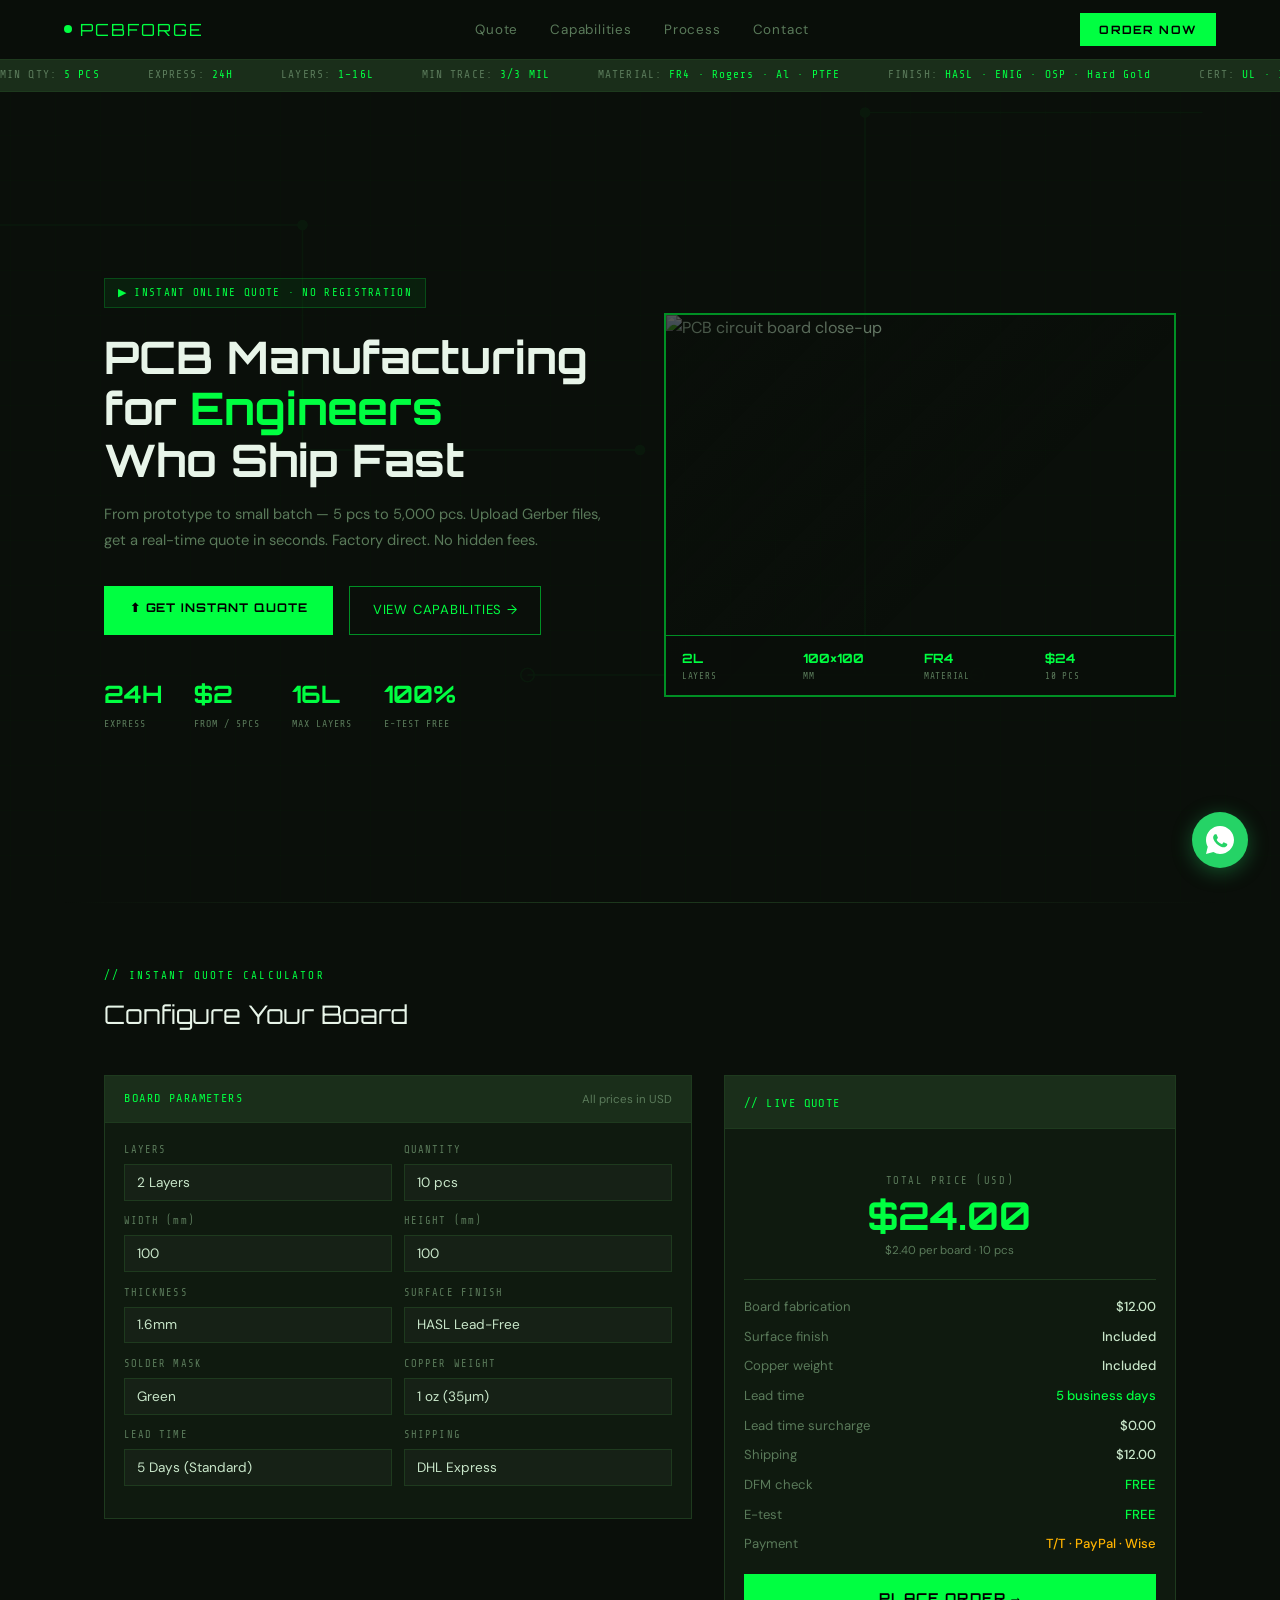
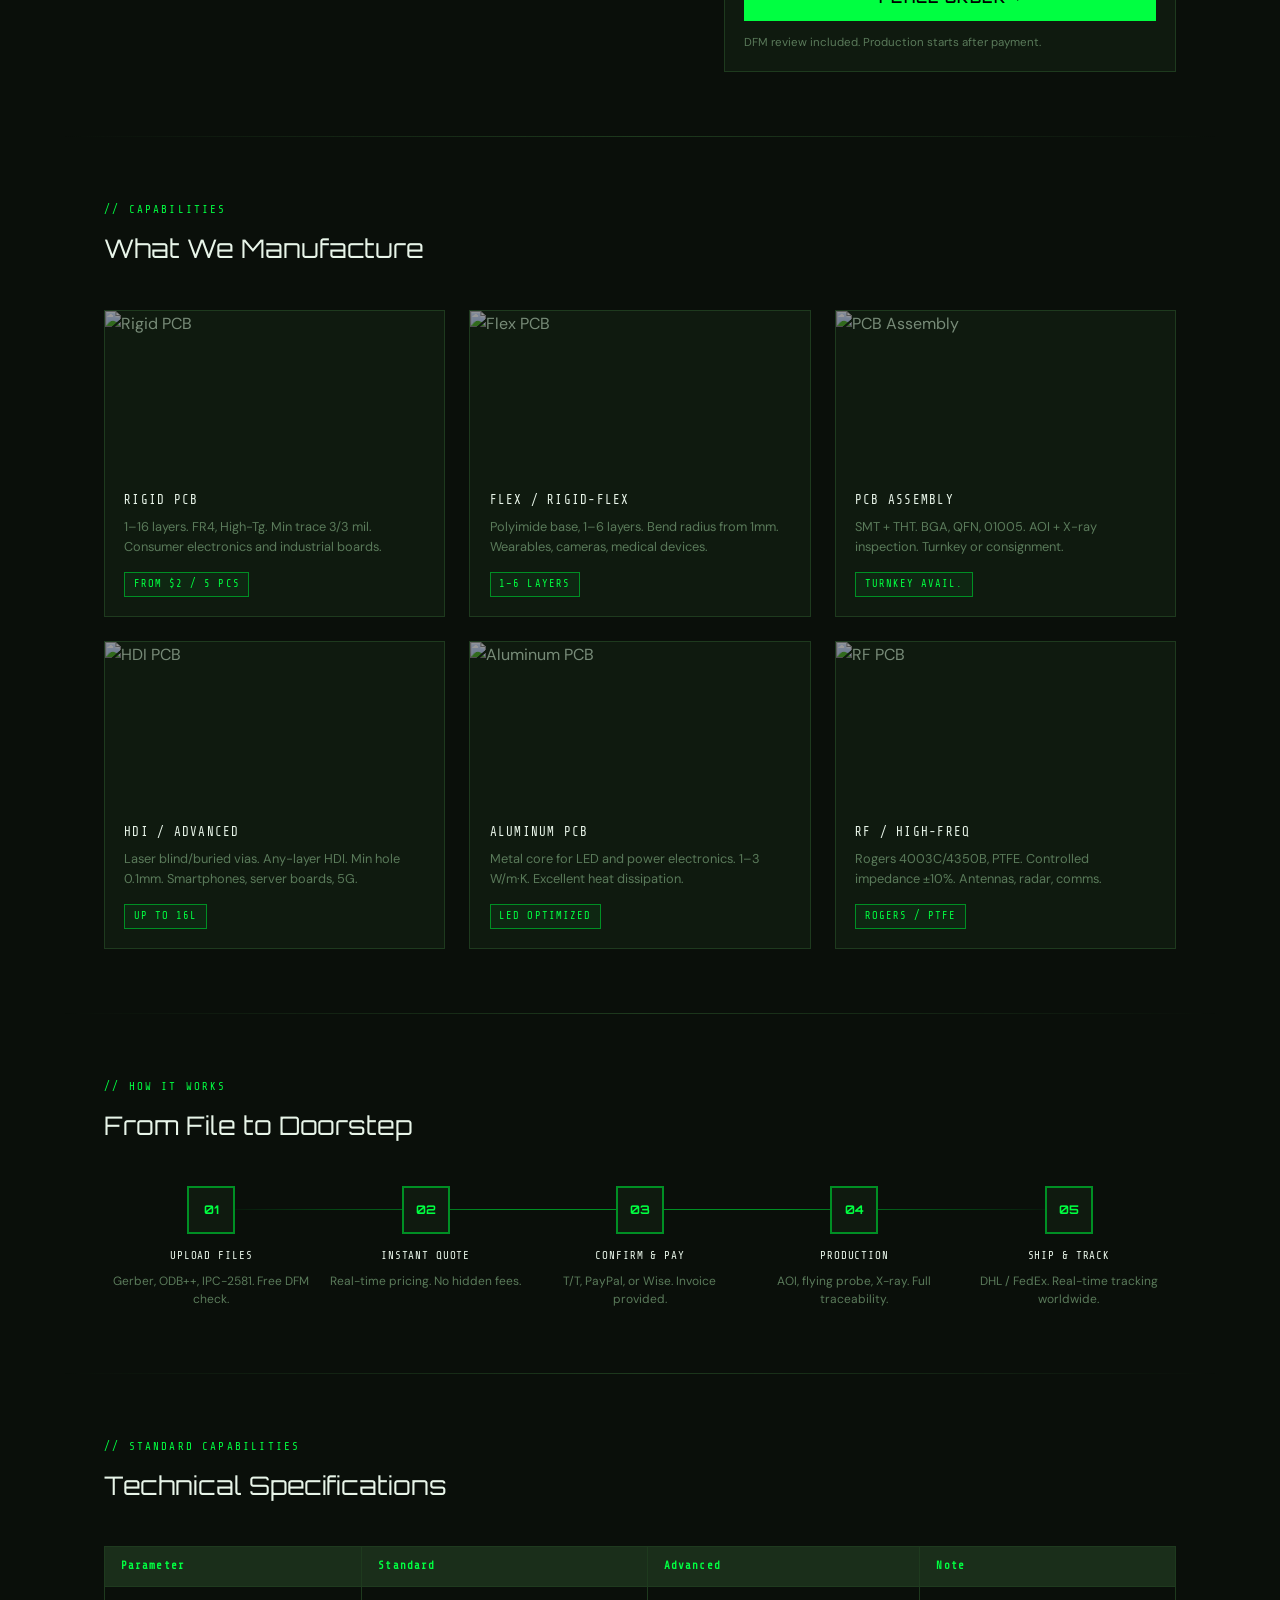
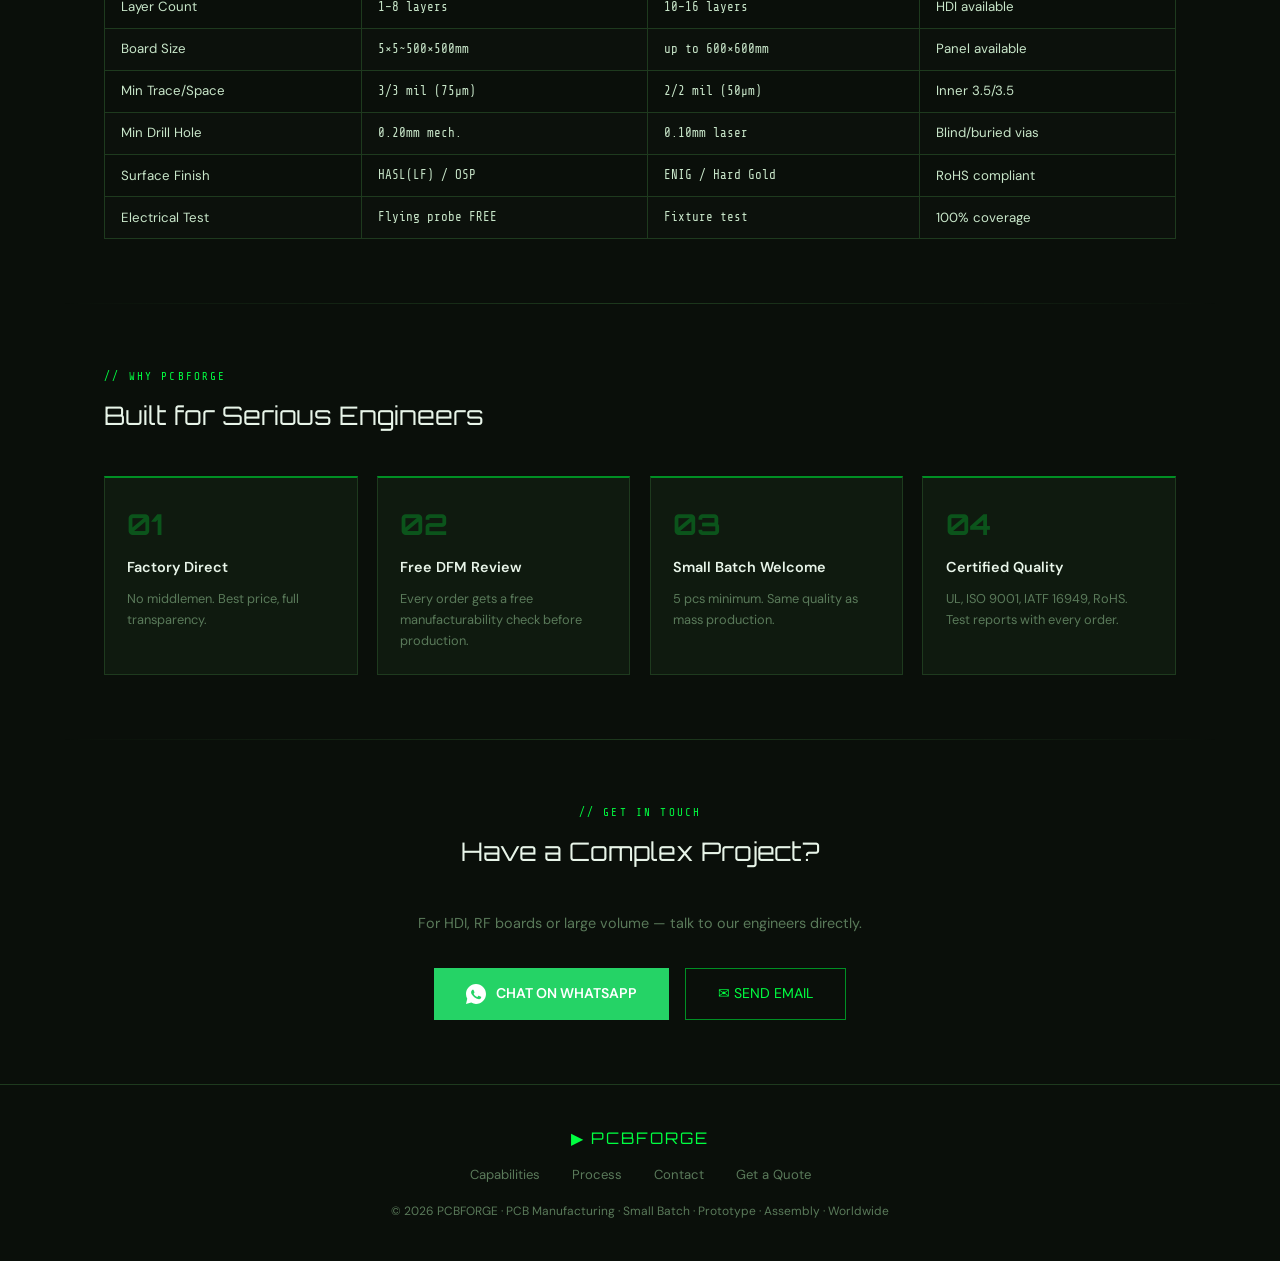
==== commit 91297838: "feat: 更新首页 DEMO，换入真实 Unsplash PCB 图片" ====
--- a/index.html
+++ b/index.html
@@ -9,64 +9,45 @@
 <link href="https://fonts.googleapis.com/css2?family=Orbitron:wght@500;700&family=Share+Tech+Mono&family=DM+Sans:wght@300;400;500;600&display=swap" rel="stylesheet">
 <style>
 :root{--bg:#0A0F0A;--bg2:#0F1A0F;--bg3:#162116;--dim:#1A2E1A;--border:#1E3A1E;--green:#00FF41;--green2:#00C832;--green3:#008F24;--text:#C8E6C9;--muted:#5A7A5A;--white:#E8F5E9;--amber:#FFB300;--wa:#25D366;--max:1200px}
-*{box-sizing:border-box;margin:0;padding:0}
-html{scroll-behavior:smooth}
+*{box-sizing:border-box;margin:0;padding:0}html{scroll-behavior:smooth}
 body{font-family:'DM Sans',sans-serif;background:var(--bg);color:var(--text);line-height:1.65;overflow-x:hidden}
 a{color:inherit;text-decoration:none}
-/* CIRCUIT BG */
 .cbg{position:fixed;inset:0;z-index:0;pointer-events:none;opacity:.04}
 .cbg svg{width:100%;height:100%}
-/* NAV */
 nav{position:sticky;top:0;z-index:100;display:flex;justify-content:space-between;align-items:center;padding:0 5%;height:60px;background:rgba(10,15,10,.96);border-bottom:1px solid var(--border);backdrop-filter:blur(10px)}
 .nav-logo{font-family:'Orbitron',monospace;font-size:1.05rem;color:var(--green);letter-spacing:.12em;display:flex;align-items:center;gap:8px}
 .ldot{width:8px;height:8px;background:var(--green);border-radius:50%;animation:pulse 2s infinite}
 @keyframes pulse{0%,100%{opacity:1;box-shadow:0 0 0 0 rgba(0,255,65,.4)}50%{opacity:.7;box-shadow:0 0 0 6px rgba(0,255,65,0)}}
-.nav-links{list-style:none;display:flex;gap:2rem}
-.nav-links a{font-size:.84rem;letter-spacing:.06em;color:var(--muted);transition:color .2s}
-.nav-links a:hover{color:var(--green)}
-.nav-cta{background:var(--green);color:#000;font-family:'Orbitron',monospace;font-size:.72rem;font-weight:700;letter-spacing:.1em;padding:.45rem 1.2rem;transition:opacity .2s}
-.nav-cta:hover{opacity:.85}
-/* TICKER */
+.nav-links{list-style:none;display:flex;gap:2rem}.nav-links a{font-size:.84rem;letter-spacing:.06em;color:var(--muted);transition:color .2s}.nav-links a:hover{color:var(--green)}
+.nav-cta{background:var(--green);color:#000;font-family:'Orbitron',monospace;font-size:.72rem;font-weight:700;letter-spacing:.1em;padding:.45rem 1.2rem;transition:opacity .2s}.nav-cta:hover{opacity:.85}
 .ticker{position:relative;z-index:1;background:var(--dim);border-bottom:1px solid var(--border);padding:.4rem 0;overflow:hidden}
 .ticker-inner{display:flex;gap:3rem;white-space:nowrap;animation:tick 30s linear infinite}
-.ti{font-family:'Share Tech Mono',monospace;font-size:.7rem;color:var(--muted);letter-spacing:.1em;flex-shrink:0}
-.ti em{color:var(--green);font-style:normal}
+.ti{font-family:'Share Tech Mono',monospace;font-size:.7rem;color:var(--muted);letter-spacing:.1em;flex-shrink:0}.ti em{color:var(--green);font-style:normal}
 @keyframes tick{from{transform:translateX(0)}to{transform:translateX(-50%)}}
 /* HERO */
-.hero{position:relative;z-index:1;display:grid;grid-template-columns:1fr 1fr;gap:3rem;align-items:center;max-width:var(--max);margin:0 auto;padding:4rem 5% 3rem}
+.hero{position:relative;z-index:1;min-height:90vh;display:grid;grid-template-columns:1fr 1fr;gap:3rem;align-items:center;max-width:var(--max);margin:0 auto;padding:4rem 5% 3rem}
 .hero-badge{display:inline-flex;align-items:center;background:rgba(0,255,65,.07);border:1px solid rgba(0,255,65,.2);color:var(--green);font-family:'Share Tech Mono',monospace;font-size:.68rem;letter-spacing:.12em;padding:.3rem .8rem;margin-bottom:1.5rem}
-.hero h1{font-family:'Orbitron',monospace;font-size:clamp(1.8rem,3.5vw,2.8rem);font-weight:700;line-height:1.15;color:var(--white);margin-bottom:1rem}
-.acc{color:var(--green)}
-.hero-sub{color:var(--muted);font-size:.92rem;line-height:1.75;margin-bottom:2rem;max-width:460px}
+.hero h1{font-family:'Orbitron',monospace;font-size:clamp(1.8rem,3.5vw,2.8rem);font-weight:700;line-height:1.15;color:var(--white);margin-bottom:1rem}.acc{color:var(--green)}
+.hero-sub{color:var(--muted);font-size:.92rem;line-height:1.75;margin-bottom:2rem}
 .hbtns{display:flex;gap:1rem;flex-wrap:wrap}
-.bp{display:inline-block;background:var(--green);color:#000;font-family:'Orbitron',monospace;font-size:.75rem;font-weight:700;letter-spacing:.08em;padding:.8rem 1.6rem;transition:background .2s}
-.bp:hover{background:var(--green2)}
-.bg{display:inline-block;background:transparent;color:var(--green);font-size:.82rem;letter-spacing:.06em;padding:.8rem 1.4rem;border:1px solid var(--green3);transition:all .2s}
-.bg:hover{background:rgba(0,255,65,.07)}
+.bp{display:inline-block;background:var(--green);color:#000;font-family:'Orbitron',monospace;font-size:.75rem;font-weight:700;letter-spacing:.08em;padding:.8rem 1.6rem;transition:background .2s}.bp:hover{background:var(--green2)}
+.bg{display:inline-block;background:transparent;color:var(--green);font-size:.82rem;letter-spacing:.06em;padding:.8rem 1.4rem;border:1px solid var(--green3);transition:all .2s}.bg:hover{background:rgba(0,255,65,.07)}
 .hstats{display:flex;gap:2rem;margin-top:2.5rem;flex-wrap:wrap}
 .snum{font-family:'Orbitron',monospace;font-size:1.5rem;color:var(--green);font-weight:700}
 .slbl{font-family:'Share Tech Mono',monospace;font-size:.62rem;color:var(--muted);letter-spacing:.1em;margin-top:2px}
-/* SPEC CARD */
-.scard{background:var(--bg3);border:2px solid var(--green3);position:relative;overflow:hidden}
-.scard::before{content:'';position:absolute;inset:0;background:repeating-linear-gradient(0deg,transparent,transparent 19px,rgba(0,255,65,.025) 20px),repeating-linear-gradient(90deg,transparent,transparent 19px,rgba(0,255,65,.025) 20px);pointer-events:none}
-.sch{display:flex;justify-content:space-between;align-items:center;padding:.8rem 1.1rem;background:var(--dim);border-bottom:1px solid var(--border);position:relative;z-index:1}
-.sct{font-family:'Share Tech Mono',monospace;font-size:.72rem;color:var(--green);letter-spacing:.12em}
-.scs{display:flex;align-items:center;gap:6px;font-family:'Share Tech Mono',monospace;font-size:.65rem;color:var(--green2)}
-.bdot{width:6px;height:6px;background:var(--green2);border-radius:50%;animation:pulse 1.5s infinite}
-.sgrid{display:grid;grid-template-columns:1fr 1fr;gap:.5rem;position:relative;z-index:1;padding:.8rem}
-.si{background:rgba(0,0,0,.4);border:1px solid var(--border);padding:.6rem .8rem}
-.sl{font-family:'Share Tech Mono',monospace;font-size:.6rem;color:var(--muted);letter-spacing:.12em;margin-bottom:.2rem}
-.sv{font-size:.88rem;color:var(--white);font-weight:500}
-.sv.g{color:var(--green)}
-.spp{display:flex;align-items:center;gap:.8rem;padding:.8rem 1.1rem;background:var(--dim);border-top:1px solid var(--border);position:relative;z-index:1}
-.sppl{font-family:'Share Tech Mono',monospace;font-size:.62rem;color:var(--muted);letter-spacing:.1em}
-.sppv{font-family:'Orbitron',monospace;font-size:1.2rem;color:var(--green);font-weight:700}
-.sppe{font-size:.72rem;color:var(--muted)}
+/* HERO IMAGE */
+.hero-right{position:relative}
+.hero-img-wrap{position:relative;border:2px solid var(--green3);overflow:hidden}
+.hero-img-wrap img{width:100%;height:380px;object-fit:cover;display:block;filter:brightness(.75) saturate(1.2)}
+.hero-img-overlay{position:absolute;inset:0;background:linear-gradient(135deg,rgba(10,15,10,.6) 0%,transparent 60%)}
+.hero-img-badge{position:absolute;bottom:0;left:0;right:0;background:rgba(10,15,10,.85);border-top:1px solid var(--green3);padding:.7rem 1rem;display:grid;grid-template-columns:repeat(4,1fr);gap:.5rem}
+.hib-item .hib-val{font-family:'Orbitron',monospace;font-size:.8rem;color:var(--green);font-weight:700}
+.hib-item .hib-lbl{font-family:'Share Tech Mono',monospace;font-size:.58rem;color:var(--muted);letter-spacing:.08em}
 /* SECTION */
 .sec{position:relative;z-index:1;max-width:var(--max);margin:0 auto;padding:4rem 5%}
 .slabel{font-family:'Share Tech Mono',monospace;font-size:.68rem;color:var(--green);letter-spacing:.2em;margin-bottom:.5rem}
 .stitle{font-family:'Orbitron',monospace;font-size:clamp(1.2rem,2.5vw,1.6rem);color:var(--white);margin-bottom:2.5rem}
-.div{position:relative;z-index:1;height:1px;background:linear-gradient(90deg,transparent,var(--border),transparent);margin:0 5%}
+.divider{position:relative;z-index:1;height:1px;background:linear-gradient(90deg,transparent,var(--border),transparent);margin:0 5%}
 /* QUOTE */
 .qwrap{display:grid;grid-template-columns:1.3fr 1fr;gap:2rem;align-items:start}
 .qform,.qres{background:var(--bg2);border:1px solid var(--border)}
@@ -89,21 +70,16 @@
 .pper{font-size:.72rem;color:var(--muted);margin-top:.4rem}
 .rrows{display:flex;flex-direction:column;gap:.5rem;margin-bottom:1.2rem}
 .rrow{display:flex;justify-content:space-between;font-size:.82rem}
-.rl{color:var(--muted)}
-.rv{color:var(--text);font-weight:500}
-.rv.g{color:var(--green)}
-.rv.a{color:var(--amber)}
-.obtn{width:100%;background:var(--green);color:#000;font-family:'Orbitron',monospace;font-size:.85rem;font-weight:700;letter-spacing:.1em;padding:.9rem;border:none;cursor:pointer;transition:opacity .2s;margin-bottom:.8rem}
-.obtn:hover{opacity:.85}
+.rl{color:var(--muted)}.rv{color:var(--text);font-weight:500}.rv.g{color:var(--green)}.rv.a{color:var(--amber)}
+.obtn{width:100%;background:var(--green);color:#000;font-family:'Orbitron',monospace;font-size:.85rem;font-weight:700;letter-spacing:.1em;padding:.9rem;border:none;cursor:pointer;transition:opacity .2s;margin-bottom:.8rem}.obtn:hover{opacity:.85}
 .rnote{font-size:.72rem;color:var(--muted);line-height:1.6}
-/* SERVICES */
-.sgrd{display:grid;grid-template-columns:repeat(3,1fr);gap:1.2rem}
-.sc{background:var(--bg2);border:1px solid var(--border);border-top:2px solid var(--green3);padding:1.4rem;transition:border-color .2s,transform .2s}
-.sc:hover{border-color:var(--green);transform:translateY(-3px)}
-.sico{width:38px;height:38px;background:rgba(0,255,65,.07);border:1px solid var(--green3);display:flex;align-items:center;justify-content:center;margin-bottom:1rem}
-.sico svg{width:18px;height:18px;stroke:var(--green);fill:none;stroke-width:1.5}
-.sn{font-family:'Share Tech Mono',monospace;font-size:.78rem;color:var(--white);letter-spacing:.1em;margin-bottom:.5rem}
-.sd{font-size:.8rem;color:var(--muted);line-height:1.65;margin-bottom:.8rem}
+/* SERVICES with real images */
+.sgrd{display:grid;grid-template-columns:repeat(3,1fr);gap:1.5rem}
+.sc{background:var(--bg2);border:1px solid var(--border);overflow:hidden;transition:border-color .2s,transform .2s}.sc:hover{border-color:var(--green);transform:translateY(-4px)}
+.sc-img{width:100%;height:160px;object-fit:cover;display:block;filter:brightness(.6) saturate(1.1);transition:filter .3s}.sc:hover .sc-img{filter:brightness(.75) saturate(1.3)}
+.sc-body{padding:1.2rem}
+.sn{font-family:'Share Tech Mono',monospace;font-size:.78rem;color:var(--white);letter-spacing:.1em;margin-bottom:.4rem}
+.sd{font-size:.8rem;color:var(--muted);line-height:1.6;margin-bottom:.7rem}
 .stag{display:inline-block;background:rgba(0,255,65,.06);border:1px solid var(--green3);color:var(--green);font-family:'Share Tech Mono',monospace;font-size:.65rem;letter-spacing:.1em;padding:.2rem .55rem}
 /* PROCESS */
 .psteps{display:grid;grid-template-columns:repeat(5,1fr);position:relative}
@@ -127,26 +103,20 @@
 .wn{font-family:'Orbitron',monospace;font-size:1.8rem;color:var(--green);opacity:.25;font-weight:700;margin-bottom:.5rem}
 .wt{font-size:.9rem;color:var(--white);font-weight:600;margin-bottom:.5rem}
 .wd{font-size:.8rem;color:var(--muted);line-height:1.65}
-/* CTA */
-.cta{text-align:center}
+/* CTA CONTACT */
+.ctasec{text-align:center}
 .ctasub{color:var(--muted);font-size:.9rem;margin-bottom:2rem}
 .ctabtns{display:flex;justify-content:center;gap:1rem;flex-wrap:wrap}
-.bwa{display:inline-flex;align-items:center;gap:.6rem;background:var(--wa);color:#fff;font-weight:600;font-size:.85rem;letter-spacing:.06em;padding:.8rem 1.6rem;transition:opacity .2s}
-.bwa:hover{opacity:.88}
-.bem{display:inline-block;border:1px solid var(--green3);color:var(--green);font-size:.85rem;letter-spacing:.06em;padding:.8rem 1.6rem;transition:all .2s}
-.bem:hover{background:rgba(0,255,65,.07)}
+.bwa{display:inline-flex;align-items:center;gap:.6rem;background:var(--wa);color:#fff;font-weight:600;font-size:.88rem;padding:.85rem 2rem;transition:opacity .2s}.bwa:hover{opacity:.88}
+.bem{display:inline-block;border:1px solid var(--green3);color:var(--green);font-size:.88rem;padding:.85rem 2rem;transition:all .2s}.bem:hover{background:rgba(0,255,65,.07)}
 /* FOOTER */
 footer{position:relative;z-index:1;border-top:1px solid var(--border);padding:2.5rem 5%}
 .fi{max-width:var(--max);margin:0 auto;text-align:center}
 .flogo{font-family:'Orbitron',monospace;font-size:1rem;color:var(--green);letter-spacing:.12em;margin-bottom:.8rem}
 .flinks{display:flex;justify-content:center;gap:2rem;margin-bottom:1rem;flex-wrap:wrap}
-.flinks a{font-size:.82rem;color:var(--muted);transition:color .2s}
-.flinks a:hover{color:var(--green)}
+.flinks a{font-size:.82rem;color:var(--muted);transition:color .2s}.flinks a:hover{color:var(--green)}
 .fcopy{font-size:.75rem;color:var(--muted)}
-/* WA FLOAT */
-.waf{position:fixed;bottom:2rem;right:2rem;width:56px;height:56px;background:var(--wa);border-radius:50%;display:flex;align-items:center;justify-content:center;box-shadow:0 4px 20px rgba(37,211,102,.35);z-index:999;transition:transform .2s}
-.waf:hover{transform:scale(1.1)}
-/* RESPONSIVE */
+.waf{position:fixed;bottom:2rem;right:2rem;width:56px;height:56px;background:var(--wa);border-radius:50%;display:flex;align-items:center;justify-content:center;box-shadow:0 4px 20px rgba(37,211,102,.35);z-index:999;transition:transform .2s}.waf:hover{transform:scale(1.1)}
 @media(max-width:1024px){.hero{grid-template-columns:1fr}.hero-right{display:none}.qwrap{grid-template-columns:1fr}.sgrd{grid-template-columns:repeat(2,1fr)}.wgrd{grid-template-columns:repeat(2,1fr)}.psteps{grid-template-columns:repeat(3,1fr);row-gap:2rem}.psteps::before{display:none}}
 @media(max-width:768px){.nav-links{display:none}.hero h1{font-size:1.8rem}.sgrd{grid-template-columns:1fr}.wgrd{grid-template-columns:1fr}.psteps{grid-template-columns:1fr}.frow{grid-template-columns:1fr}}
 </style>
@@ -159,12 +129,10 @@
   <rect width="1200" height="800" fill="url(#g)"/>
   <g stroke="#00FF41" stroke-width="1.5" fill="none">
     <line x1="0" y1="200" x2="300" y2="200"/><circle cx="300" cy="200" r="4" fill="#00FF41"/>
-    <line x1="300" y1="200" x2="300" y2="400"/><line x1="300" y1="400" x2="600" y2="400"/>
-    <circle cx="600" cy="400" r="4" fill="#00FF41"/>
+    <line x1="300" y1="200" x2="300" y2="400"/><line x1="300" y1="400" x2="600" y2="400"/><circle cx="600" cy="400" r="4" fill="#00FF41"/>
     <line x1="800" y1="100" x2="1100" y2="100"/><circle cx="800" cy="100" r="4" fill="#00FF41"/>
     <line x1="800" y1="100" x2="800" y2="600"/>
-    <line x1="500" y1="600" x2="900" y2="600"/>
-    <circle cx="500" cy="600" r="6"/><circle cx="900" cy="600" r="6"/>
+    <line x1="500" y1="600" x2="900" y2="600"/><circle cx="500" cy="600" r="6"/><circle cx="900" cy="600" r="6"/>
   </g>
 </svg>
 </div>
@@ -205,44 +173,33 @@
   <div class="hero-left">
     <div class="hero-badge">▶ INSTANT ONLINE QUOTE · NO REGISTRATION</div>
     <h1>PCB Manufacturing<br>for <span class="acc">Engineers</span><br>Who Ship Fast</h1>
-    <p class="hero-sub">From prototype to small batch — 5 pcs to 5,000 pcs. Upload your Gerber files, get a real-time quote in seconds. Factory direct. No hidden fees.</p>
+    <p class="hero-sub">From prototype to small batch — 5 pcs to 5,000 pcs. Upload Gerber files, get a real-time quote in seconds. Factory direct. No hidden fees.</p>
     <div class="hbtns">
       <a href="#quote" class="bp">⬆ GET INSTANT QUOTE</a>
       <a href="#capabilities" class="bg">VIEW CAPABILITIES →</a>
     </div>
     <div class="hstats">
-      <div><div class="snum">24H</div><div class="slbl">EXPRESS LEAD TIME</div></div>
-      <div><div class="snum">$2</div><div class="slbl">FROM / 5 PCS</div></div>
+      <div><div class="snum">24H</div><div class="slbl">EXPRESS</div></div>
+      <div><div class="snum">$2</div><div class="slbl">FROM / 5PCS</div></div>
       <div><div class="snum">16L</div><div class="slbl">MAX LAYERS</div></div>
       <div><div class="snum">100%</div><div class="slbl">E-TEST FREE</div></div>
     </div>
   </div>
   <div class="hero-right">
-    <div class="scard">
-      <div class="sch">
-        <span class="sct">// LIVE SPEC PREVIEW</span>
-        <span class="scs"><span class="bdot"></span>READY TO QUOTE</span>
+    <div class="hero-img-wrap">
+      <img src="https://images.unsplash.com/photo-1518770660439-4636190af475?w=800&q=80" alt="PCB circuit board close-up">
+      <div class="hero-img-overlay"></div>
+      <div class="hero-img-badge">
+        <div class="hib-item"><div class="hib-val">2L</div><div class="hib-lbl">LAYERS</div></div>
+        <div class="hib-item"><div class="hib-val">100×100</div><div class="hib-lbl">MM</div></div>
+        <div class="hib-item"><div class="hib-val">FR4</div><div class="hib-lbl">MATERIAL</div></div>
+        <div class="hib-item"><div class="hib-val">$24</div><div class="hib-lbl">10 PCS</div></div>
       </div>
-      <div class="sgrid">
-        <div class="si"><div class="sl">LAYERS</div><div class="sv g">2L</div></div>
-        <div class="si"><div class="sl">DIMENSIONS</div><div class="sv">100×100 mm</div></div>
-        <div class="si"><div class="sl">QUANTITY</div><div class="sv g">10 pcs</div></div>
-        <div class="si"><div class="sl">LEAD TIME</div><div class="sv g">5 days</div></div>
-        <div class="si"><div class="sl">MATERIAL</div><div class="sv">FR4 TG135</div></div>
-        <div class="si"><div class="sl">THICKNESS</div><div class="sv">1.6 mm</div></div>
-        <div class="si"><div class="sl">SURFACE FINISH</div><div class="sv g">HASL LF</div></div>
-        <div class="si"><div class="sl">SOLDER MASK</div><div class="sv g">Green</div></div>
-      </div>
-      <div class="spp">
-        <span class="sppl">ESTIMATED</span>
-        <span class="sppv" id="hero-price">$24.00</span>
-        <span class="sppe">→ configure below ↓</span>
-      </div>
-    </div>
-  </div>
-</section>
-
-<div class="div"></div>
+    </div>
+  </div>
+</section>
+
+<div class="divider"></div>
 
 <!-- QUOTE CALCULATOR -->
 <section class="sec" id="quote">
@@ -250,33 +207,14 @@
   <div class="stitle">Configure Your Board</div>
   <div class="qwrap">
     <div class="qform">
-      <div class="fhdr">
-        <span class="fht">BOARD PARAMETERS</span>
-        <span class="fhs">All prices in USD</span>
-      </div>
+      <div class="fhdr"><span class="fht">BOARD PARAMETERS</span><span class="fhs">All prices in USD</span></div>
       <div class="fbody">
         <div class="frow">
           <div class="fg"><label>LAYERS</label>
-            <select id="layers">
-              <option value="1" data-base="8">1 Layer</option>
-              <option value="2" data-base="12" selected>2 Layers</option>
-              <option value="4" data-base="28">4 Layers</option>
-              <option value="6" data-base="55">6 Layers</option>
-              <option value="8" data-base="90">8 Layers</option>
-              <option value="10" data-base="160">10 Layers</option>
-            </select>
+            <select id="layers"><option value="1" data-base="8">1 Layer</option><option value="2" data-base="12" selected>2 Layers</option><option value="4" data-base="28">4 Layers</option><option value="6" data-base="55">6 Layers</option><option value="8" data-base="90">8 Layers</option><option value="10" data-base="160">10 Layers</option></select>
           </div>
           <div class="fg"><label>QUANTITY</label>
-            <select id="qty">
-              <option value="5" data-f="1.0">5 pcs</option>
-              <option value="10" data-f="1.0" selected>10 pcs</option>
-              <option value="25" data-f="0.85">25 pcs</option>
-              <option value="50" data-f="0.72">50 pcs</option>
-              <option value="100" data-f="0.6">100 pcs</option>
-              <option value="200" data-f="0.5">200 pcs</option>
-              <option value="500" data-f="0.42">500 pcs</option>
-              <option value="1000" data-f="0.35">1000 pcs</option>
-            </select>
+            <select id="qty"><option value="5" data-f="1.0">5 pcs</option><option value="10" data-f="1.0" selected>10 pcs</option><option value="25" data-f="0.85">25 pcs</option><option value="50" data-f="0.72">50 pcs</option><option value="100" data-f="0.6">100 pcs</option><option value="200" data-f="0.5">200 pcs</option><option value="500" data-f="0.42">500 pcs</option><option value="1000" data-f="0.35">1000 pcs</option></select>
           </div>
         </div>
         <div class="frow">
@@ -285,19 +223,10 @@
         </div>
         <div class="frow">
           <div class="fg"><label>THICKNESS</label>
-            <select id="thick">
-              <option>0.8mm</option><option>1.0mm</option>
-              <option selected>1.6mm</option><option>2.0mm</option><option>2.4mm</option>
-            </select>
+            <select id="thick"><option>0.8mm</option><option>1.0mm</option><option selected>1.6mm</option><option>2.0mm</option><option>2.4mm</option></select>
           </div>
           <div class="fg"><label>SURFACE FINISH</label>
-            <select id="finish">
-              <option value="0" selected>HASL Lead-Free</option>
-              <option value="8">ENIG (+$8)</option>
-              <option value="2">OSP (+$2)</option>
-              <option value="25">Hard Gold (+$25)</option>
-              <option value="18">ENEPIG (+$18)</option>
-            </select>
+            <select id="finish"><option value="0" selected>HASL Lead-Free</option><option value="8">ENIG (+$8)</option><option value="2">OSP (+$2)</option><option value="25">Hard Gold (+$25)</option><option value="18">ENEPIG (+$18)</option></select>
           </div>
         </div>
         <div class="frow">
@@ -305,27 +234,15 @@
             <select id="mask"><option>Green</option><option>Blue</option><option>Red</option><option>Black</option><option>White</option></select>
           </div>
           <div class="fg"><label>COPPER WEIGHT</label>
-            <select id="copper">
-              <option value="0" selected>1 oz (35μm)</option>
-              <option value="10">2 oz (70μm) +$10</option>
-            </select>
+            <select id="copper"><option value="0" selected>1 oz (35μm)</option><option value="10">2 oz (70μm) +$10</option></select>
           </div>
         </div>
         <div class="frow">
           <div class="fg"><label>LEAD TIME</label>
-            <select id="lt">
-              <option value="15" data-lbl="24 hours">24H Express (+$15)</option>
-              <option value="5" data-lbl="3 business days">3 Days (+$5)</option>
-              <option value="0" data-lbl="5 business days" selected>5 Days (Standard)</option>
-              <option value="-3" data-lbl="7 business days">7 Days (Economy -$3)</option>
-            </select>
+            <select id="lt"><option value="15" data-lbl="24 hours">24H Express (+$15)</option><option value="5" data-lbl="3 business days">3 Days (+$5)</option><option value="0" data-lbl="5 business days" selected>5 Days (Standard)</option><option value="-3" data-lbl="7 business days">7 Days (Economy -$3)</option></select>
           </div>
           <div class="fg"><label>SHIPPING</label>
-            <select id="ship">
-              <option value="12" selected>DHL Express</option>
-              <option value="14">FedEx International</option>
-              <option value="8">EMS Post</option>
-            </select>
+            <select id="ship"><option value="12" selected>DHL Express</option><option value="14">FedEx International</option><option value="8">EMS Post</option></select>
           </div>
         </div>
       </div>
@@ -346,50 +263,66 @@
           <div class="rrow"><span class="rl">Lead time surcharge</span><span class="rv" id="r-ltp">$0.00</span></div>
           <div class="rrow"><span class="rl">Shipping</span><span class="rv" id="r-ship">$12.00</span></div>
           <div class="rrow"><span class="rl">DFM check</span><span class="rv g">FREE</span></div>
-          <div class="rrow"><span class="rl">E-test (flying probe)</span><span class="rv g">FREE</span></div>
+          <div class="rrow"><span class="rl">E-test</span><span class="rv g">FREE</span></div>
           <div class="rrow"><span class="rl">Payment</span><span class="rv a">T/T · PayPal · Wise</span></div>
         </div>
         <button class="obtn" id="obtn">PLACE ORDER →</button>
-        <div class="rnote">DFM review included free. Production starts after payment.</div>
+        <div class="rnote">DFM review included. Production starts after payment.</div>
       </div>
     </div>
   </div>
 </section>
 
-<div class="div"></div>
-
-<!-- SERVICES -->
+<div class="divider"></div>
+
+<!-- SERVICES with REAL images -->
 <section class="sec" id="capabilities">
   <div class="slabel">// CAPABILITIES</div>
   <div class="stitle">What We Manufacture</div>
   <div class="sgrd">
-    <div class="sc"><div class="sico"><svg viewBox="0 0 24 24"><rect x="2" y="2" width="20" height="20" rx="1"/><line x1="7" y1="2" x2="7" y2="22"/><line x1="17" y1="2" x2="17" y2="22"/><line x1="2" y1="7" x2="22" y2="7"/><line x1="2" y1="17" x2="22" y2="17"/></svg></div><div class="sn">RIGID PCB</div><div class="sd">1–16 layers. FR4, High-Tg, Halogen-free. Min trace 3/3 mil. Ideal for consumer electronics and industrial boards.</div><span class="stag">FROM $2 / 5 PCS</span></div>
-    <div class="sc"><div class="sico"><svg viewBox="0 0 24 24"><path d="M3 6C6 3 10 3 12 6S18 9 21 6M3 12C6 9 10 9 12 12S18 15 21 12M3 18C6 15 10 15 12 18S18 21 21 18"/></svg></div><div class="sn">FLEX / RIGID-FLEX</div><div class="sd">Polyimide base, 1–6 layers. Bend radius from 1mm. Perfect for wearables, cameras, and medical devices.</div><span class="stag">1–6 LAYERS</span></div>
-    <div class="sc"><div class="sico"><svg viewBox="0 0 24 24"><rect x="3" y="11" width="18" height="11" rx="1"/><path d="M12 11V5M7 8l5-3 5 3"/><circle cx="8" cy="16" r="1.5"/><circle cx="16" cy="16" r="1.5"/></svg></div><div class="sn">PCB ASSEMBLY</div><div class="sd">SMT + THT. BGA, QFN, 01005 components. AOI + X-ray inspection. Turnkey or consignment available.</div><span class="stag">TURNKEY AVAIL.</span></div>
-    <div class="sc"><div class="sico"><svg viewBox="0 0 24 24"><polygon points="12,2 22,8.5 22,15.5 12,22 2,15.5 2,8.5"/><line x1="12" y1="2" x2="12" y2="22"/><line x1="2" y1="8.5" x2="22" y2="8.5"/><line x1="2" y1="15.5" x2="22" y2="15.5"/></svg></div><div class="sn">HDI / ADVANCED</div><div class="sd">Laser blind/buried vias. Any-layer HDI. Min hole 0.1mm. For smartphones, server boards, 5G hardware.</div><span class="stag">UP TO 16L</span></div>
-    <div class="sc"><div class="sico"><svg viewBox="0 0 24 24"><rect x="2" y="4" width="20" height="16" rx="1"/><line x1="2" y1="10" x2="22" y2="10"/><line x1="8" y1="10" x2="8" y2="20"/><circle cx="5" cy="7" r="1"/></svg></div><div class="sn">ALUMINUM PCB</div><div class="sd">Metal core for LED and power electronics. 1–3 W/m·K thermal conductivity. Excellent heat dissipation.</div><span class="stag">LED OPTIMIZED</span></div>
-    <div class="sc"><div class="sico"><svg viewBox="0 0 24 24"><circle cx="12" cy="12" r="3"/><circle cx="12" cy="12" r="7" stroke-dasharray="3 2"/><line x1="12" y1="5" x2="12" y2="2"/><line x1="12" y1="22" x2="12" y2="19"/><line x1="5" y1="12" x2="2" y2="12"/><line x1="22" y1="12" x2="19" y2="12"/></svg></div><div class="sn">RF / HIGH-FREQ</div><div class="sd">Rogers 4003C/4350B, PTFE. Controlled impedance ±10%. For antennas, radar, and communication systems.</div><span class="stag">ROGERS / PTFE</span></div>
-  </div>
-</section>
-
-<div class="div"></div>
-
-<!-- PROCESS -->
+    <div class="sc">
+      <img class="sc-img" src="https://images.unsplash.com/photo-1518770660439-4636190af475?w=600&q=75" alt="Rigid PCB">
+      <div class="sc-body"><div class="sn">RIGID PCB</div><div class="sd">1–16 layers. FR4, High-Tg. Min trace 3/3 mil. Consumer electronics and industrial boards.</div><span class="stag">FROM $2 / 5 PCS</span></div>
+    </div>
+    <div class="sc">
+      <img class="sc-img" src="https://images.unsplash.com/photo-1601134467661-3d775b999c18?w=600&q=75" alt="Flex PCB">
+      <div class="sc-body"><div class="sn">FLEX / RIGID-FLEX</div><div class="sd">Polyimide base, 1–6 layers. Bend radius from 1mm. Wearables, cameras, medical devices.</div><span class="stag">1–6 LAYERS</span></div>
+    </div>
+    <div class="sc">
+      <img class="sc-img" src="https://images.unsplash.com/photo-1581092921461-eab62e97a780?w=600&q=75" alt="PCB Assembly">
+      <div class="sc-body"><div class="sn">PCB ASSEMBLY</div><div class="sd">SMT + THT. BGA, QFN, 01005. AOI + X-ray inspection. Turnkey or consignment.</div><span class="stag">TURNKEY AVAIL.</span></div>
+    </div>
+    <div class="sc">
+      <img class="sc-img" src="https://images.unsplash.com/photo-1555664424-778a1e5e1b48?w=600&q=75" alt="HDI PCB">
+      <div class="sc-body"><div class="sn">HDI / ADVANCED</div><div class="sd">Laser blind/buried vias. Any-layer HDI. Min hole 0.1mm. Smartphones, server boards, 5G.</div><span class="stag">UP TO 16L</span></div>
+    </div>
+    <div class="sc">
+      <img class="sc-img" src="https://images.unsplash.com/photo-1563770660941-20978e870e26?w=600&q=75" alt="Aluminum PCB">
+      <div class="sc-body"><div class="sn">ALUMINUM PCB</div><div class="sd">Metal core for LED and power electronics. 1–3 W/m·K. Excellent heat dissipation.</div><span class="stag">LED OPTIMIZED</span></div>
+    </div>
+    <div class="sc">
+      <img class="sc-img" src="https://images.unsplash.com/photo-1640955011254-39734e60b16e?w=600&q=75" alt="RF PCB">
+      <div class="sc-body"><div class="sn">RF / HIGH-FREQ</div><div class="sd">Rogers 4003C/4350B, PTFE. Controlled impedance ±10%. Antennas, radar, comms.</div><span class="stag">ROGERS / PTFE</span></div>
+    </div>
+  </div>
+</section>
+
+<div class="divider"></div>
+
 <section class="sec" id="process">
   <div class="slabel">// HOW IT WORKS</div>
   <div class="stitle">From File to Doorstep</div>
   <div class="psteps">
-    <div class="ps"><div class="pn">01</div><div class="pnm">UPLOAD FILES</div><div class="pd">Gerber, ODB++, or IPC-2581. Free DFM check included.</div></div>
-    <div class="ps"><div class="pn">02</div><div class="pnm">INSTANT QUOTE</div><div class="pd">Real-time pricing. No hidden fees. Choose your lead time.</div></div>
+    <div class="ps"><div class="pn">01</div><div class="pnm">UPLOAD FILES</div><div class="pd">Gerber, ODB++, IPC-2581. Free DFM check.</div></div>
+    <div class="ps"><div class="pn">02</div><div class="pnm">INSTANT QUOTE</div><div class="pd">Real-time pricing. No hidden fees.</div></div>
     <div class="ps"><div class="pn">03</div><div class="pnm">CONFIRM &amp; PAY</div><div class="pd">T/T, PayPal, or Wise. Invoice provided.</div></div>
     <div class="ps"><div class="pn">04</div><div class="pnm">PRODUCTION</div><div class="pd">AOI, flying probe, X-ray. Full traceability.</div></div>
     <div class="ps"><div class="pn">05</div><div class="pnm">SHIP &amp; TRACK</div><div class="pd">DHL / FedEx. Real-time tracking worldwide.</div></div>
   </div>
 </section>
 
-<div class="div"></div>
-
-<!-- SPEC TABLE -->
+<div class="divider"></div>
+
 <section class="sec">
   <div class="slabel">// STANDARD CAPABILITIES</div>
   <div class="stitle">Technical Specifications</div>
@@ -398,42 +331,37 @@
       <thead><tr><th>Parameter</th><th>Standard</th><th>Advanced</th><th>Note</th></tr></thead>
       <tbody>
         <tr><td>Layer Count</td><td class="tdg">1–8 layers</td><td class="tdg">10–16 layers</td><td>HDI available</td></tr>
-        <tr><td>Board Size</td><td class="tdg">5×5 ~ 500×500mm</td><td class="tdg">up to 600×600mm</td><td>Panel available</td></tr>
+        <tr><td>Board Size</td><td class="tdg">5×5~500×500mm</td><td class="tdg">up to 600×600mm</td><td>Panel available</td></tr>
         <tr><td>Min Trace/Space</td><td class="tdg">3/3 mil (75μm)</td><td class="tdg">2/2 mil (50μm)</td><td>Inner 3.5/3.5</td></tr>
-        <tr><td>Min Drill Hole</td><td class="tdg">0.20mm mechanical</td><td class="tdg">0.10mm laser</td><td>Blind/buried vias</td></tr>
-        <tr><td>Board Thickness</td><td class="tdg">0.4–3.2mm</td><td class="tdg">Custom</td><td>±10% tolerance</td></tr>
-        <tr><td>Copper Weight</td><td class="tdg">1–2 oz outer</td><td class="tdg">up to 6 oz</td><td>Heavy copper avail.</td></tr>
-        <tr><td>Surface Finish</td><td class="tdg">HASL(LF) / OSP</td><td class="tdg">ENIG / ENEPIG / Hard Gold</td><td>RoHS compliant</td></tr>
-        <tr><td>Impedance Control</td><td class="tdg">±10%</td><td class="tdg">±5%</td><td>Stripline/microstrip</td></tr>
-        <tr><td>Electrical Test</td><td class="tdg">Flying probe (FREE)</td><td class="tdg">Fixture test</td><td>100% coverage</td></tr>
+        <tr><td>Min Drill Hole</td><td class="tdg">0.20mm mech.</td><td class="tdg">0.10mm laser</td><td>Blind/buried vias</td></tr>
+        <tr><td>Surface Finish</td><td class="tdg">HASL(LF) / OSP</td><td class="tdg">ENIG / Hard Gold</td><td>RoHS compliant</td></tr>
+        <tr><td>Electrical Test</td><td class="tdg">Flying probe FREE</td><td class="tdg">Fixture test</td><td>100% coverage</td></tr>
       </tbody>
     </table>
   </div>
 </section>
 
-<div class="div"></div>
-
-<!-- WHY US -->
+<div class="divider"></div>
+
 <section class="sec">
   <div class="slabel">// WHY PCBFORGE</div>
   <div class="stitle">Built for Serious Engineers</div>
   <div class="wgrd">
-    <div class="wc"><div class="wn">01</div><div class="wt">Factory Direct</div><div class="wd">No middlemen. Deal directly with the factory. Best price, full transparency.</div></div>
-    <div class="wc"><div class="wn">02</div><div class="wt">Free DFM Review</div><div class="wd">Every order gets a free Design for Manufacturability check before production.</div></div>
-    <div class="wc"><div class="wn">03</div><div class="wt">Small Batch Welcome</div><div class="wd">5 pcs minimum. Same quality as mass production. Scale up when ready.</div></div>
-    <div class="wc"><div class="wn">04</div><div class="wt">Certified Quality</div><div class="wd">UL, ISO 9001, IATF 16949, RoHS. Test reports shipped with every order.</div></div>
-  </div>
-</section>
-
-<div class="div"></div>
-
-<!-- CONTACT -->
-<section class="sec cta" id="contact">
+    <div class="wc"><div class="wn">01</div><div class="wt">Factory Direct</div><div class="wd">No middlemen. Best price, full transparency.</div></div>
+    <div class="wc"><div class="wn">02</div><div class="wt">Free DFM Review</div><div class="wd">Every order gets a free manufacturability check before production.</div></div>
+    <div class="wc"><div class="wn">03</div><div class="wt">Small Batch Welcome</div><div class="wd">5 pcs minimum. Same quality as mass production.</div></div>
+    <div class="wc"><div class="wn">04</div><div class="wt">Certified Quality</div><div class="wd">UL, ISO 9001, IATF 16949, RoHS. Test reports with every order.</div></div>
+  </div>
+</section>
+
+<div class="divider"></div>
+
+<section class="sec ctasec" id="contact">
   <div class="slabel">// GET IN TOUCH</div>
   <div class="stitle">Have a Complex Project?</div>
   <p class="ctasub">For HDI, RF boards or large volume — talk to our engineers directly.</p>
   <div class="ctabtns">
-    <a href="https://wa.me/YOUR_NUMBER?text=Hello%2C+I+have+a+PCB+project" class="bwa" target="_blank">
+    <a href="https://wa.me/YOUR_NUMBER?text=Hello+PCB+project" class="bwa" target="_blank">
       <svg width="20" height="20" viewBox="0 0 32 32" fill="white"><path d="M16 0C7.164 0 0 7.163 0 16c0 2.822.736 5.469 2.018 7.773L0 32l8.418-2.207A15.93 15.93 0 0016 32c8.836 0 16-7.163 16-16S24.836 0 16 0zm8.078 22.418c-.336.943-1.965 1.805-2.703 1.918-.691.105-1.559.15-2.514-.158-.578-.188-1.32-.438-2.268-.857-3.992-1.723-6.602-5.73-6.801-5.994-.199-.264-1.625-2.162-1.625-4.125s1.027-2.926 1.393-3.328c.363-.402.793-.502 1.059-.502.264 0 .527.002.758.014.242.012.568-.092.889.678.336.801 1.143 2.764 1.242 2.963.1.199.166.43.033.693-.133.264-.199.43-.398.662-.199.232-.418.519-.596.697-.199.199-.406.414-.175.812.232.398 1.031 1.699 2.213 2.748 1.52 1.355 2.801 1.773 3.199 1.973.398.199.629.166.861-.1.232-.264.994-1.162 1.26-1.561.264-.398.527-.332.889-.199.363.133 2.309 1.09 2.707 1.287.398.199.662.299.762.465.1.166.1.963-.236 1.906z"/></svg>
       CHAT ON WHATSAPP
     </a>
@@ -444,66 +372,49 @@
 <footer>
   <div class="fi">
     <div class="flogo">▶ PCBFORGE</div>
-    <div class="flinks">
-      <a href="#capabilities">Capabilities</a>
-      <a href="#process">Process</a>
-      <a href="#contact">Contact</a>
-      <a href="#quote">Get a Quote</a>
-    </div>
+    <div class="flinks"><a href="#capabilities">Capabilities</a><a href="#process">Process</a><a href="#contact">Contact</a><a href="#quote">Get a Quote</a></div>
     <div class="fcopy">© 2026 PCBFORGE · PCB Manufacturing · Small Batch · Prototype · Assembly · Worldwide</div>
   </div>
 </footer>
 
-<a href="https://wa.me/YOUR_NUMBER?text=Hello%2C+PCB+enquiry" class="waf" target="_blank" aria-label="WhatsApp">
+<a href="https://wa.me/YOUR_NUMBER" class="waf" target="_blank" aria-label="WhatsApp">
   <svg width="28" height="28" viewBox="0 0 32 32" fill="white"><path d="M16 0C7.164 0 0 7.163 0 16c0 2.822.736 5.469 2.018 7.773L0 32l8.418-2.207A15.93 15.93 0 0016 32c8.836 0 16-7.163 16-16S24.836 0 16 0zm8.078 22.418c-.336.943-1.965 1.805-2.703 1.918-.691.105-1.559.15-2.514-.158-.578-.188-1.32-.438-2.268-.857-3.992-1.723-6.602-5.73-6.801-5.994-.199-.264-1.625-2.162-1.625-4.125s1.027-2.926 1.393-3.328c.363-.402.793-.502 1.059-.502.264 0 .527.002.758.014.242.012.568-.092.889.678.336.801 1.143 2.764 1.242 2.963.1.199.166.43.033.693-.133.264-.199.43-.398.662-.199.232-.418.519-.596.697-.199.199-.406.414-.175.812.232.398 1.031 1.699 2.213 2.748 1.52 1.355 2.801 1.773 3.199 1.973.398.199.629.166.861-.1.232-.264.994-1.162 1.26-1.561.264-.398.527-.332.889-.199.363.133 2.309 1.09 2.707 1.287.398.199.662.299.762.465.1.166.1.963-.236 1.906z"/></svg>
 </a>
 
 <script>
-const SHIP_LBL={12:'DHL Express',14:'FedEx Intl',8:'EMS Post'};
 function calc(){
   const lo=document.getElementById('layers').options[document.getElementById('layers').selectedIndex];
   const qo=document.getElementById('qty').options[document.getElementById('qty').selectedIndex];
-  const base=parseFloat(lo.dataset.base)||12;
-  const qty=parseFloat(qo.value)||10;
-  const qf=parseFloat(qo.dataset.f)||1;
-  const W=parseFloat(document.getElementById('w').value)||100;
-  const H=parseFloat(document.getElementById('h').value)||100;
-  const af=Math.max(0.5,(W*H)/(100*100));
+  const base=parseFloat(lo.dataset.base)||12,qty=parseFloat(qo.value)||10,qf=parseFloat(qo.dataset.f)||1;
+  const W=parseFloat(document.getElementById('w').value)||100,H=parseFloat(document.getElementById('h').value)||100;
+  const af=Math.max(0.5,(W*H)/10000);
   const fab=parseFloat((base*af*qf*(qty/10)).toFixed(2));
   const fin=parseFloat(document.getElementById('finish').value)||0;
   const cu=parseFloat(document.getElementById('copper').value)||0;
   const lto=document.getElementById('lt').options[document.getElementById('lt').selectedIndex];
-  const ltp=parseFloat(lto.value)||0;
-  const ltlbl=lto.dataset.lbl||'5 business days';
+  const ltp=parseFloat(lto.value)||0,ltlbl=lto.dataset.lbl||'5 business days';
   const shp=parseFloat(document.getElementById('ship').value)||12;
   const total=fab+fin+cu+ltp+shp;
-  const per=total/qty;
   document.getElementById('total').textContent='$'+total.toFixed(2);
-  document.getElementById('per').textContent='$'+per.toFixed(2)+' per board · '+qty+' pcs';
-  document.getElementById('hero-price').textContent='$'+total.toFixed(2);
+  document.getElementById('per').textContent='$'+(total/qty).toFixed(2)+' per board · '+qty+' pcs';
   document.getElementById('r-fab').textContent='$'+fab.toFixed(2);
   document.getElementById('r-fin').textContent=fin>0?'$'+fin.toFixed(2):'Included';
   document.getElementById('r-cu').textContent=cu>0?'$'+cu.toFixed(2):'Included';
   document.getElementById('r-lt').textContent=ltlbl;
   document.getElementById('r-ltp').textContent=ltp>0?'+$'+ltp.toFixed(2):ltp<0?'-$'+Math.abs(ltp).toFixed(2):'$0.00';
   document.getElementById('r-ship').textContent='$'+shp.toFixed(2);
-  return{total,qty,W,H,fab,ltlbl};
+  return{total,qty,W,H,ltlbl};
 }
 ['layers','qty','w','h','finish','copper','lt','ship','thick','mask'].forEach(id=>{
-  const el=document.getElementById(id);
-  if(el){el.addEventListener('change',calc);if(el.tagName==='INPUT')el.addEventListener('input',calc);}
+  const el=document.getElementById(id);if(el){el.addEventListener('change',calc);if(el.tagName==='INPUT')el.addEventListener('input',calc);}
 });
 document.getElementById('obtn').addEventListener('click',()=>{
   const p=calc();
-  const msg=`Hello, I'd like to order PCBs:\nLayers: ${document.getElementById('layers').value}\nSize: ${p.W}x${p.H}mm\nQty: ${p.qty}pcs\nLead time: ${p.ltlbl}\nTotal: $${p.total.toFixed(2)}\nPlease confirm.`;
+  const msg=`Hello, PCB order:\nLayers: ${document.getElementById('layers').value}\nSize: ${p.W}x${p.H}mm\nQty: ${p.qty}pcs\nLead: ${p.ltlbl}\nTotal: $${p.total.toFixed(2)}`;
   window.open('https://wa.me/YOUR_NUMBER?text='+encodeURIComponent(msg),'_blank');
 });
-// Smooth scroll
 document.querySelectorAll('a[href^="#"]').forEach(a=>{
-  a.addEventListener('click',e=>{
-    const t=document.querySelector(a.getAttribute('href'));
-    if(t){e.preventDefault();t.scrollIntoView({behavior:'smooth'});}
-  });
+  a.addEventListener('click',e=>{const t=document.querySelector(a.getAttribute('href'));if(t){e.preventDefault();t.scrollIntoView({behavior:'smooth'});}});
 });
 calc();
 </script>
